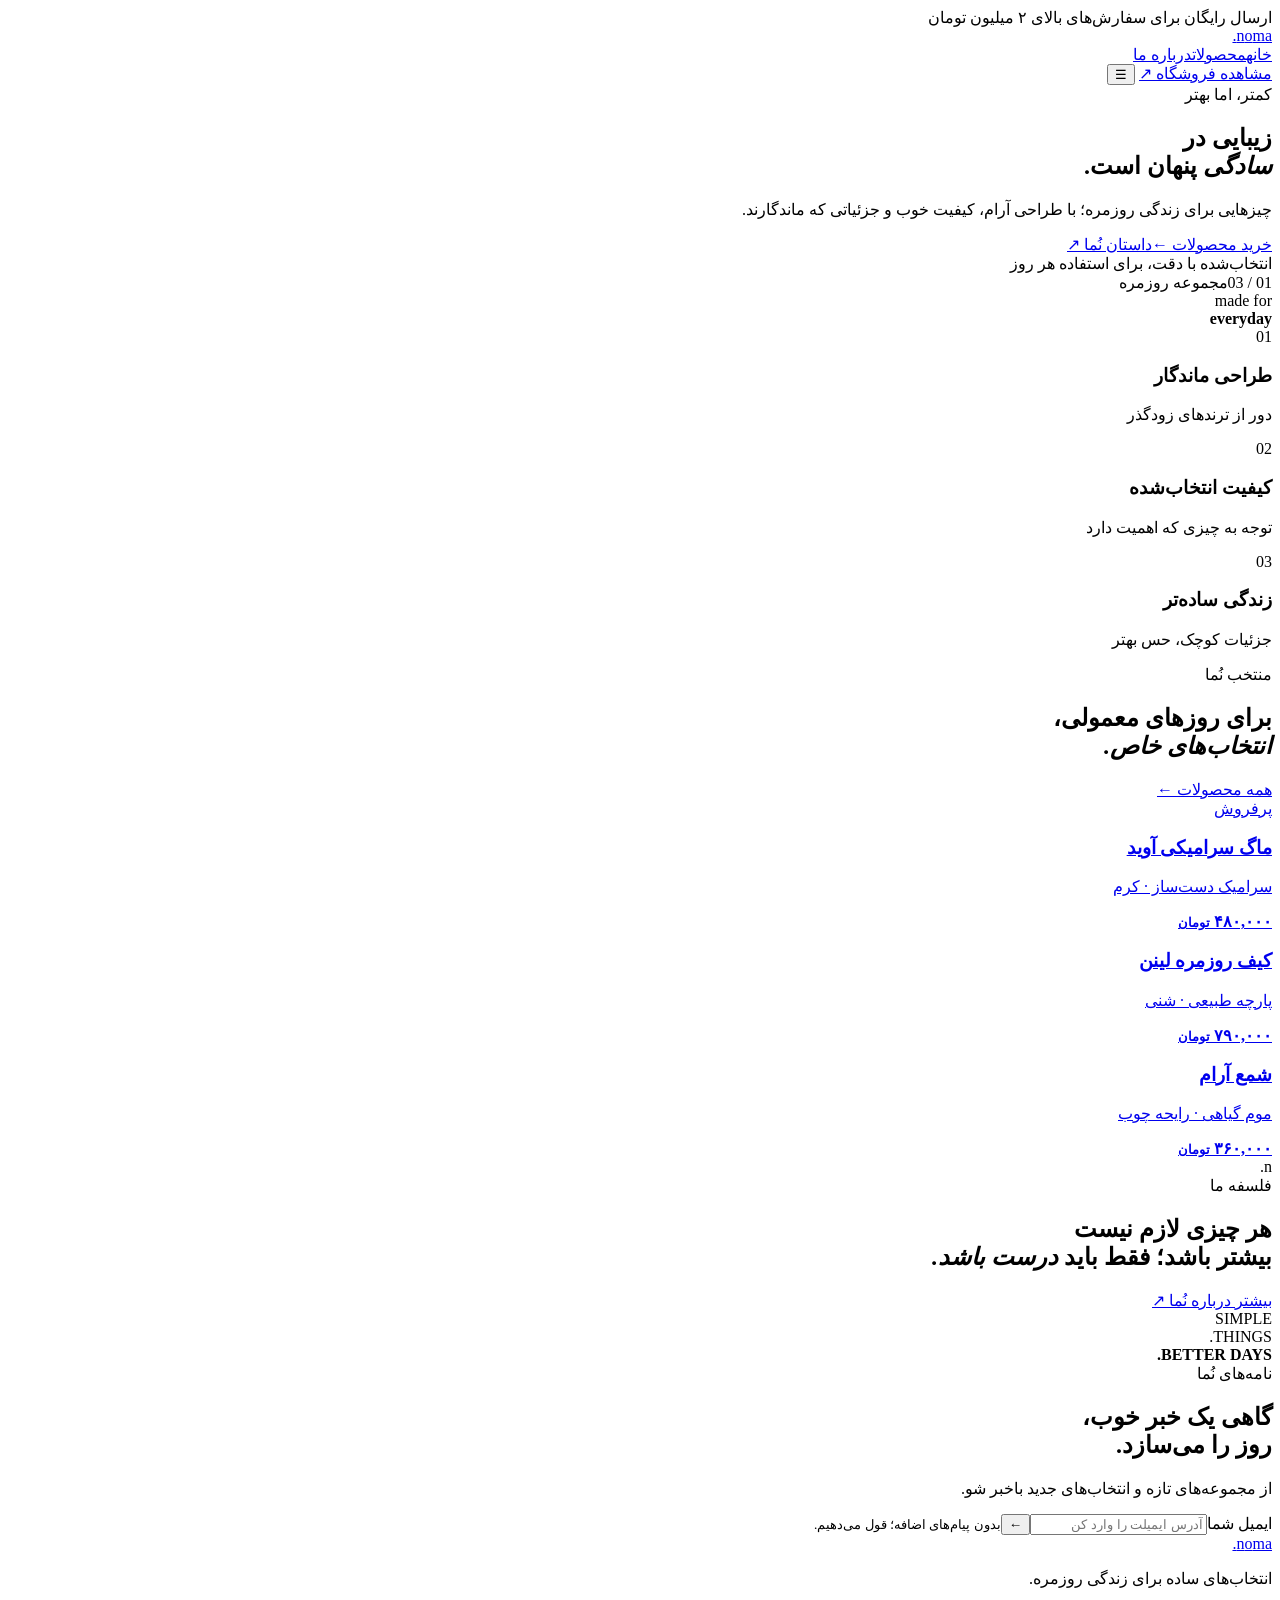
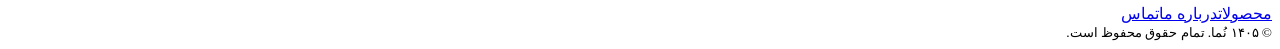
==== index.html @ 30da6c9f "Add minimal Persian storefront page: index.html" ====
<!doctype html>
<html lang="fa" dir="rtl">
<head>
  <meta charset="utf-8"><meta name="viewport" content="width=device-width,initial-scale=1">
  <meta name="description" content="نُما؛ انتخاب‌های ساده و ماندگار برای زندگی روزمره.">
  <meta name="theme-color" content="#f6f4ef">
  <title>نُما | انتخاب‌های ساده، برای هر روز</title>
  <link rel="preconnect" href="https://fonts.googleapis.com"><link rel="preconnect" href="https://fonts.gstatic.com" crossorigin>
  <link href="https://fonts.googleapis.com/css2?family=Vazirmatn:wght@300;400;500;600;700&display=swap" rel="stylesheet">
  <link rel="stylesheet" href="styles.css">
</head>
<body>
  <div class="announcement">ارسال رایگان برای سفارش‌های بالای ۲ میلیون تومان</div>
  <header class="site-header container">
    <a class="logo" href="index.html" aria-label="نُما، صفحه اصلی">n<span>o</span>ma.</a>
    <nav class="main-nav" aria-label="ناوبری اصلی"><a class="active" href="index.html">خانه</a><a href="products.html">محصولات</a><a href="about.html">درباره ما</a></nav>
    <a class="header-cta" href="products.html">مشاهده فروشگاه <span>↗</span></a>
    <button class="menu-toggle" aria-label="باز کردن منو" aria-expanded="false">☰</button>
  </header>
  <main>
    <section class="hero container">
      <div class="hero-copy">
        <span class="eyebrow"><i></i> کمتر، اما بهتر</span>
        <h1>زیبایی در<br><em>سادگی</em> پنهان است.</h1>
        <p>چیزهایی برای زندگی روزمره؛ با طراحی آرام، کیفیت خوب و جزئیاتی که ماندگارند.</p>
        <div class="hero-actions"><a class="button button-dark" href="products.html">خرید محصولات <span>←</span></a><a class="text-link" href="about.html">داستان نُما <span>↗</span></a></div>
        <div class="hero-note"><span class="note-line"></span><span>انتخاب‌شده با دقت، برای استفاده هر روز</span></div>
      </div>
      <div class="hero-visual">
        <div class="hero-image" role="img" aria-label="چیدمان مینیمال محصولات خانه با رنگ‌های طبیعی"></div>
        <div class="image-caption"><span>01 / 03</span><span>مجموعه روزمره</span></div>
        <div class="floating-stamp">made for<br><b>everyday</b></div>
      </div>
    </section>
    <section class="values container">
      <div><span class="value-number">01</span><h3>طراحی ماندگار</h3><p>دور از ترندهای زودگذر</p></div>
      <div><span class="value-number">02</span><h3>کیفیت انتخاب‌شده</h3><p>توجه به چیزی که اهمیت دارد</p></div>
      <div><span class="value-number">03</span><h3>زندگی ساده‌تر</h3><p>جزئیات کوچک، حس بهتر</p></div>
    </section>
    <section class="featured-section">
      <div class="container section-heading"><div><span class="eyebrow">منتخب نُما</span><h2>برای روزهای معمولی،<br><em>انتخاب‌های خاص.</em></h2></div><a class="text-link" href="products.html">همه محصولات <span>←</span></a></div>
      <div class="container product-grid">
        <a class="product-card" href="products.html"><div class="product-photo photo-one"><span class="product-tag">پرفروش</span></div><div class="product-meta"><div><h3>ماگ سرامیکی آوید</h3><p>سرامیک دست‌ساز · کرم</p></div><strong>۴۸۰,۰۰۰ <small>تومان</small></strong></div></a>
        <a class="product-card" href="products.html"><div class="product-photo photo-two"></div><div class="product-meta"><div><h3>کیف روزمره لینن</h3><p>پارچه طبیعی · شنی</p></div><strong>۷۹۰,۰۰۰ <small>تومان</small></strong></div></a>
        <a class="product-card" href="products.html"><div class="product-photo photo-three"></div><div class="product-meta"><div><h3>شمع آرام</h3><p>موم گیاهی · رایحه چوب</p></div><strong>۳۶۰,۰۰۰ <small>تومان</small></strong></div></a>
      </div>
    </section>
    <section class="manifesto container"><div class="manifesto-mark">n.</div><div><span class="eyebrow">فلسفه ما</span><h2>هر چیزی لازم نیست<br>بیشتر باشد؛ فقط باید <em>درست باشد.</em></h2><a class="text-link" href="about.html">بیشتر درباره نُما <span>↗</span></a></div><div class="manifesto-side">SIMPLE<br>THINGS.<br><b>BETTER DAYS.</b></div></section>
    <section class="newsletter"><div class="container newsletter-inner"><div><span class="eyebrow">نامه‌های نُما</span><h2>گاهی یک خبر خوب،<br>روز را می‌سازد.</h2><p>از مجموعه‌های تازه و انتخاب‌های جدید باخبر شو.</p></div><form class="newsletter-form"><label class="sr-only" for="email">ایمیل شما</label><input id="email" type="email" placeholder="آدرس ایمیلت را وارد کن" required><button type="submit" aria-label="ثبت ایمیل">←</button><small class="form-message">بدون پیام‌های اضافه؛ قول می‌دهیم.</small></form></div></section>
  </main>
  <footer class="site-footer container"><a class="logo" href="index.html">n<span>o</span>ma.</a><p>انتخاب‌های ساده برای زندگی روزمره.</p><div class="footer-links"><a href="products.html">محصولات</a><a href="about.html">درباره ما</a><a href="mailto:hello@noma.example">تماس</a></div><small>© ۱۴۰۵ نُما. تمام حقوق محفوظ است.</small></footer>
  <script src="script.js"></script>
</body></html>
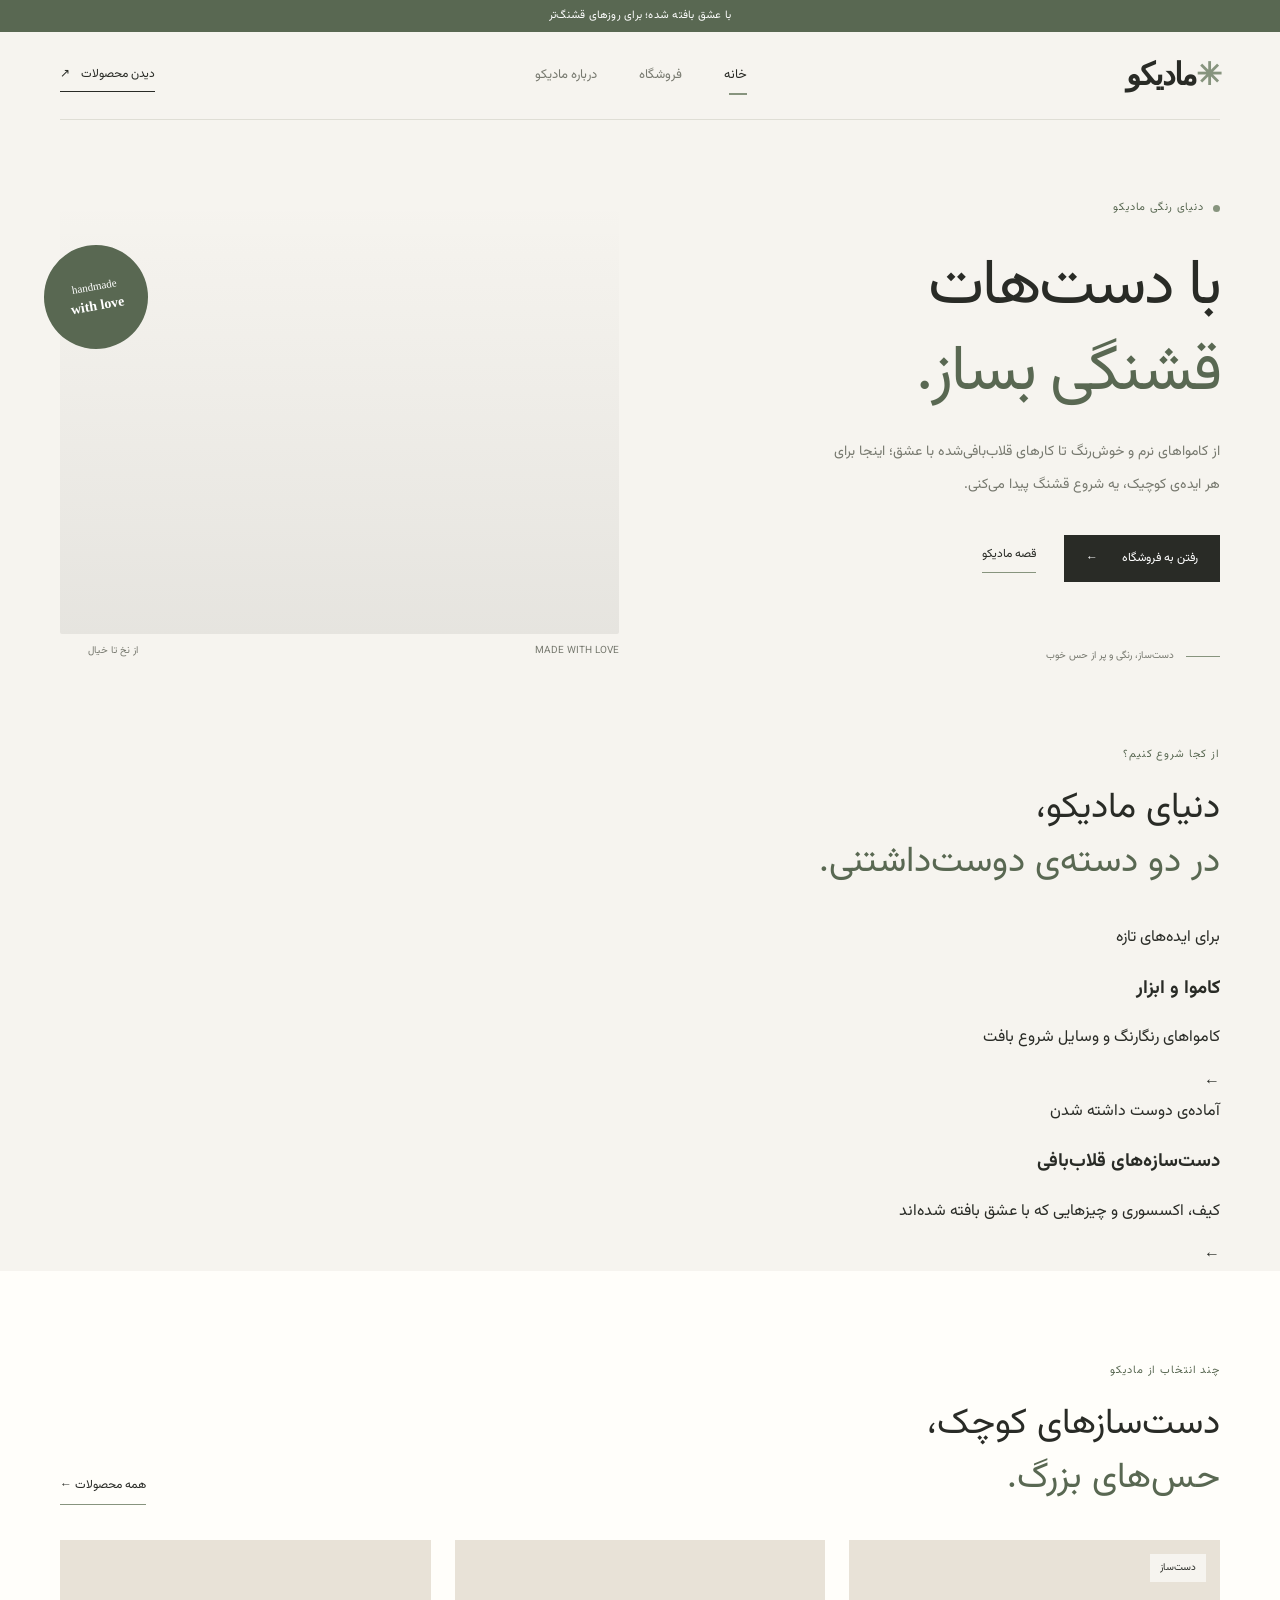
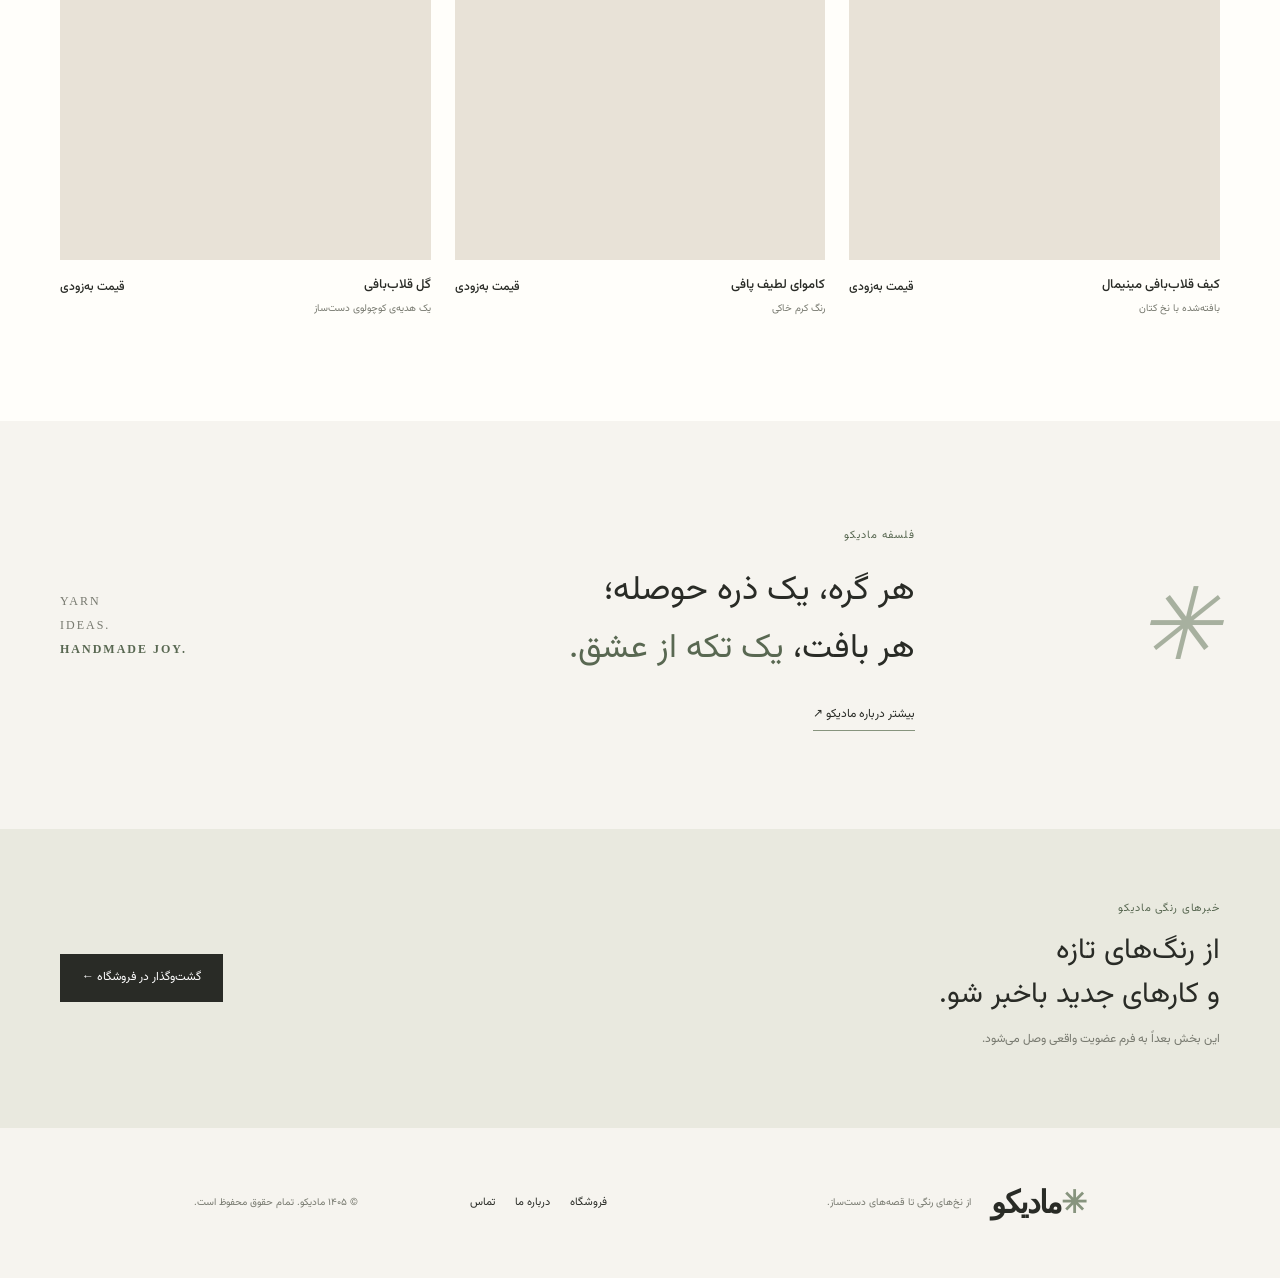
==== commit c5b6c485: "Rebrand index.html for Madiko crochet and yarn store" ====
--- a/index.html
+++ b/index.html
@@ -1,53 +1,9 @@
 <!doctype html>
-<html lang="fa" dir="rtl">
-<head>
-  <meta charset="utf-8"><meta name="viewport" content="width=device-width,initial-scale=1">
-  <meta name="description" content="نُما؛ انتخاب‌های ساده و ماندگار برای زندگی روزمره.">
-  <meta name="theme-color" content="#f6f4ef">
-  <title>نُما | انتخاب‌های ساده، برای هر روز</title>
-  <link rel="preconnect" href="https://fonts.googleapis.com"><link rel="preconnect" href="https://fonts.gstatic.com" crossorigin>
-  <link href="https://fonts.googleapis.com/css2?family=Vazirmatn:wght@300;400;500;600;700&display=swap" rel="stylesheet">
-  <link rel="stylesheet" href="styles.css">
-</head>
-<body>
-  <div class="announcement">ارسال رایگان برای سفارش‌های بالای ۲ میلیون تومان</div>
-  <header class="site-header container">
-    <a class="logo" href="index.html" aria-label="نُما، صفحه اصلی">n<span>o</span>ma.</a>
-    <nav class="main-nav" aria-label="ناوبری اصلی"><a class="active" href="index.html">خانه</a><a href="products.html">محصولات</a><a href="about.html">درباره ما</a></nav>
-    <a class="header-cta" href="products.html">مشاهده فروشگاه <span>↗</span></a>
-    <button class="menu-toggle" aria-label="باز کردن منو" aria-expanded="false">☰</button>
-  </header>
-  <main>
-    <section class="hero container">
-      <div class="hero-copy">
-        <span class="eyebrow"><i></i> کمتر، اما بهتر</span>
-        <h1>زیبایی در<br><em>سادگی</em> پنهان است.</h1>
-        <p>چیزهایی برای زندگی روزمره؛ با طراحی آرام، کیفیت خوب و جزئیاتی که ماندگارند.</p>
-        <div class="hero-actions"><a class="button button-dark" href="products.html">خرید محصولات <span>←</span></a><a class="text-link" href="about.html">داستان نُما <span>↗</span></a></div>
-        <div class="hero-note"><span class="note-line"></span><span>انتخاب‌شده با دقت، برای استفاده هر روز</span></div>
-      </div>
-      <div class="hero-visual">
-        <div class="hero-image" role="img" aria-label="چیدمان مینیمال محصولات خانه با رنگ‌های طبیعی"></div>
-        <div class="image-caption"><span>01 / 03</span><span>مجموعه روزمره</span></div>
-        <div class="floating-stamp">made for<br><b>everyday</b></div>
-      </div>
-    </section>
-    <section class="values container">
-      <div><span class="value-number">01</span><h3>طراحی ماندگار</h3><p>دور از ترندهای زودگذر</p></div>
-      <div><span class="value-number">02</span><h3>کیفیت انتخاب‌شده</h3><p>توجه به چیزی که اهمیت دارد</p></div>
-      <div><span class="value-number">03</span><h3>زندگی ساده‌تر</h3><p>جزئیات کوچک، حس بهتر</p></div>
-    </section>
-    <section class="featured-section">
-      <div class="container section-heading"><div><span class="eyebrow">منتخب نُما</span><h2>برای روزهای معمولی،<br><em>انتخاب‌های خاص.</em></h2></div><a class="text-link" href="products.html">همه محصولات <span>←</span></a></div>
-      <div class="container product-grid">
-        <a class="product-card" href="products.html"><div class="product-photo photo-one"><span class="product-tag">پرفروش</span></div><div class="product-meta"><div><h3>ماگ سرامیکی آوید</h3><p>سرامیک دست‌ساز · کرم</p></div><strong>۴۸۰,۰۰۰ <small>تومان</small></strong></div></a>
-        <a class="product-card" href="products.html"><div class="product-photo photo-two"></div><div class="product-meta"><div><h3>کیف روزمره لینن</h3><p>پارچه طبیعی · شنی</p></div><strong>۷۹۰,۰۰۰ <small>تومان</small></strong></div></a>
-        <a class="product-card" href="products.html"><div class="product-photo photo-three"></div><div class="product-meta"><div><h3>شمع آرام</h3><p>موم گیاهی · رایحه چوب</p></div><strong>۳۶۰,۰۰۰ <small>تومان</small></strong></div></a>
-      </div>
-    </section>
-    <section class="manifesto container"><div class="manifesto-mark">n.</div><div><span class="eyebrow">فلسفه ما</span><h2>هر چیزی لازم نیست<br>بیشتر باشد؛ فقط باید <em>درست باشد.</em></h2><a class="text-link" href="about.html">بیشتر درباره نُما <span>↗</span></a></div><div class="manifesto-side">SIMPLE<br>THINGS.<br><b>BETTER DAYS.</b></div></section>
-    <section class="newsletter"><div class="container newsletter-inner"><div><span class="eyebrow">نامه‌های نُما</span><h2>گاهی یک خبر خوب،<br>روز را می‌سازد.</h2><p>از مجموعه‌های تازه و انتخاب‌های جدید باخبر شو.</p></div><form class="newsletter-form"><label class="sr-only" for="email">ایمیل شما</label><input id="email" type="email" placeholder="آدرس ایمیلت را وارد کن" required><button type="submit" aria-label="ثبت ایمیل">←</button><small class="form-message">بدون پیام‌های اضافه؛ قول می‌دهیم.</small></form></div></section>
-  </main>
-  <footer class="site-footer container"><a class="logo" href="index.html">n<span>o</span>ma.</a><p>انتخاب‌های ساده برای زندگی روزمره.</p><div class="footer-links"><a href="products.html">محصولات</a><a href="about.html">درباره ما</a><a href="mailto:hello@noma.example">تماس</a></div><small>© ۱۴۰۵ نُما. تمام حقوق محفوظ است.</small></footer>
-  <script src="script.js"></script>
-</body></html>+<html lang="fa" dir="rtl"><head><meta charset="utf-8"><meta name="viewport" content="width=device-width,initial-scale=1"><meta name="description" content="مادیکو؛ دنیای قلاب‌بافی، کامواهای خوش‌رنگ و دست‌سازه‌های دوست‌داشتنی."><meta name="theme-color" content="#f7f3ed"><title>مادیکو | دنیای قلاب‌بافی و کاموا</title><link rel="preconnect" href="https://fonts.googleapis.com"><link rel="preconnect" href="https://fonts.gstatic.com" crossorigin><link href="https://fonts.googleapis.com/css2?family=Vazirmatn:wght@300;400;500;600;700&display=swap" rel="stylesheet"><link rel="stylesheet" href="styles.css"></head><body>
+<div class="announcement">با عشق بافته شده؛ برای روزهای قشنگ‌تر</div><header class="site-header container"><a class="logo" href="index.html">مادیکو<span>✳</span></a><nav class="main-nav"><a class="active" href="index.html">خانه</a><a href="products.html">فروشگاه</a><a href="about.html">درباره مادیکو</a></nav><a class="header-cta" href="products.html">دیدن محصولات <span>↗</span></a><button class="menu-toggle" aria-label="باز کردن منو" aria-expanded="false">☰</button></header>
+<main><section class="hero container"><div class="hero-copy"><span class="eyebrow"><i></i> دنیای رنگی مادیکو</span><h1>با دست‌هات<br><em>قشنگی بساز.</em></h1><p>از کامواهای نرم و خوش‌رنگ تا کارهای قلاب‌بافی‌شده با عشق؛ اینجا برای هر ایده‌ی کوچیک، یه شروع قشنگ پیدا می‌کنی.</p><div class="hero-actions"><a class="button button-dark" href="products.html">رفتن به فروشگاه <span>←</span></a><a class="text-link" href="about.html">قصه مادیکو</a></div><div class="hero-note"><span class="note-line"></span><span>دست‌ساز، رنگی و پر از حس خوب</span></div></div><div class="hero-visual"><div class="hero-image" role="img" aria-label="کامواهای رنگی و وسایل قلاب‌بافی"></div><div class="image-caption"><span>MADE WITH LOVE</span><span>از نخ تا خیال</span></div><div class="floating-stamp">handmade<br><b>with love</b></div></div></section>
+<section class="category-section container"><div class="section-heading"><div><span class="eyebrow">از کجا شروع کنیم؟</span><h2>دنیای مادیکو،<br><em>در دو دسته‌ی دوست‌داشتنی.</em></h2></div></div><div class="category-grid"><a class="category-card yarn-category" href="products.html#yarn"><div class="category-art yarn-art"></div><div><span>برای ایده‌های تازه</span><h3>کاموا و ابزار</h3><p>کامواهای رنگارنگ و وسایل شروع بافت</p></div><b>←</b></a><a class="category-card handmade-category" href="products.html#handmade"><div class="category-art handmade-art"></div><div><span>آماده‌ی دوست داشته شدن</span><h3>دست‌سازه‌های قلاب‌بافی</h3><p>کیف، اکسسوری و چیزهایی که با عشق بافته شده‌اند</p></div><b>←</b></a></div></section>
+<section class="featured-section"><div class="container section-heading"><div><span class="eyebrow">چند انتخاب از مادیکو</span><h2>دست‌سازهای کوچک،<br><em>حس‌های بزرگ.</em></h2></div><a class="text-link" href="products.html">همه محصولات ←</a></div><div class="container product-grid"><a class="product-card" href="products.html#handmade"><div class="product-photo photo-one"><span class="product-tag">دست‌ساز</span></div><div class="product-meta"><div><h3>کیف قلاب‌بافی مینیمال</h3><p>بافته‌شده با نخ کتان</p></div><strong>قیمت به‌زودی</strong></div></a><a class="product-card" href="products.html#yarn"><div class="product-photo photo-two"></div><div class="product-meta"><div><h3>کاموای لطیف پافی</h3><p>رنگ کرم خاکی</p></div><strong>قیمت به‌زودی</strong></div></a><a class="product-card" href="products.html#handmade"><div class="product-photo photo-three"></div><div class="product-meta"><div><h3>گل قلاب‌بافی</h3><p>یک هدیه‌ی کوچولوی دست‌ساز</p></div><strong>قیمت به‌زودی</strong></div></a></div></section>
+<section class="manifesto container"><div class="manifesto-mark">✳</div><div><span class="eyebrow">فلسفه مادیکو</span><h2>هر گره، یک ذره حوصله؛<br>هر بافت، <em>یک تکه از عشق.</em></h2><a class="text-link" href="about.html">بیشتر درباره مادیکو ↗</a></div><div class="manifesto-side">YARN<br>IDEAS.<br><b>HANDMADE JOY.</b></div></section>
+<section class="newsletter"><div class="container newsletter-inner"><div><span class="eyebrow">خبرهای رنگی مادیکو</span><h2>از رنگ‌های تازه<br>و کارهای جدید باخبر شو.</h2><p>این بخش بعداً به فرم عضویت واقعی وصل می‌شود.</p></div><a class="button button-dark" href="products.html">گشت‌وگذار در فروشگاه ←</a></div></section></main>
+<footer class="site-footer container"><a class="logo" href="index.html">مادیکو<span>✳</span></a><p>از نخ‌های رنگی تا قصه‌های دست‌ساز.</p><div class="footer-links"><a href="products.html">فروشگاه</a><a href="about.html">درباره ما</a><a href="mailto:hello@madiko.example">تماس</a></div><small>© ۱۴۰۵ مادیکو. تمام حقوق محفوظ است.</small></footer><script src="script.js"></script></body></html>
--- a/styles.css
+++ b/styles.css
@@ -0,0 +1 @@
+:root{--paper:#f6f4ef;--white:#fffefa;--ink:#292b26;--muted:#77796f;--sage:#87947e;--sage-dark:#596852;--line:#dfded5;--sand:#e8e2d7}*{box-sizing:border-box}html{scroll-behavior:smooth}body{margin:0;background:var(--paper);color:var(--ink);font-family:"Vazirmatn",Tahoma,sans-serif;font-weight:400;line-height:1.8}a{color:inherit;text-decoration:none}button,input{font:inherit}.container{width:min(1160px,calc(100% - 56px));margin-inline:auto}.announcement{text-align:center;background:var(--sage-dark);color:#fff;padding:6px 12px;font-size:11px;letter-spacing:.02em}.site-header{height:88px;display:flex;align-items:center;justify-content:space-between;border-bottom:1px solid var(--line)}.logo{font-family:Georgia,serif;font-size:31px;letter-spacing:-2px;font-weight:bold;direction:ltr}.logo span{color:var(--sage)}.main-nav{display:flex;gap:42px;font-size:13px;color:var(--muted)}.main-nav a{position:relative;padding:8px 0}.main-nav a.active,.main-nav a:hover{color:var(--ink)}.main-nav a.active:after{content:"";position:absolute;bottom:0;right:0;width:18px;height:2px;background:var(--sage)}.header-cta{font-size:12px;border-bottom:1px solid var(--ink);padding:5px 0}.header-cta span,.text-link span{margin-right:8px}.menu-toggle{display:none;border:0;background:none;font-size:22px}.hero{min-height:590px;display:grid;grid-template-columns:.9fr 1.1fr;align-items:center;gap:8%;padding-block:65px}.hero-copy{padding:10px 0 10px 8%}.eyebrow{font-size:11px;color:var(--sage-dark);letter-spacing:.08em;display:inline-flex;align-items:center;gap:9px}.eyebrow i{width:7px;height:7px;background:var(--sage);border-radius:50%;display:inline-block}.hero h1,.page-intro h1,.about-hero h1{font-size:clamp(42px,5vw,67px);line-height:1.35;font-weight:400;letter-spacing:-2px;margin:20px 0}.hero h1 em,.page-intro h1 em,.about-hero h1 em,.section-heading h2 em{font-style:normal;color:var(--sage-dark)}.hero-copy>p,.page-intro>p{font-size:14px;color:var(--muted);max-width:390px;line-height:2.3}.hero-actions{display:flex;align-items:center;gap:28px;margin-top:34px}.button{display:inline-flex;align-items:center;gap:24px;padding:13px 22px;font-size:12px;transition:.2s}.button-dark{background:var(--ink);color:white}.button-dark:hover{background:var(--sage-dark);transform:translateY(-2px)}.text-link{font-size:12px;border-bottom:1px solid var(--sage);padding-bottom:7px}.hero-note{display:flex;align-items:center;gap:12px;color:var(--muted);font-size:10px;margin-top:65px}.note-line{width:34px;height:1px;background:var(--sage)}.hero-visual{height:460px;position:relative;padding:0 28px 26px 0}.hero-image{height:100%;background:linear-gradient(0deg,rgba(40,42,36,.08),transparent),url("https://images.unsplash.com/photo-1600210492486-724fe5c67fb0?auto=format&fit=crop&w=1100&q=85") center/cover;border-radius:2px}.image-caption{display:flex;justify-content:space-between;position:absolute;bottom:0;left:28px;right:28px;color:var(--muted);font-size:10px}.floating-stamp{position:absolute;left:-16px;top:45px;background:var(--sage-dark);color:white;border-radius:50%;width:104px;height:104px;display:grid;place-content:center;text-align:center;font:11px/1.5 Georgia,serif;transform:rotate(-10deg)}.floating-stamp b{font-size:14px}.values{display:grid;grid-template-columns:repeat(3,1fr);border-top:1px solid var(--line);border-bottom:1px solid var(--line);padding:27px 0;margin-bottom:100px}.values>div{padding:0 9%;border-left:1px solid var(--line)}.values>div:last-child{border:0}.value-number{font:12px Georgia;color:var(--sage)}.values h3,.about-values h3{font-size:14px;font-weight:500;margin:7px 0 0}.values p,.about-values p{font-size:11px;color:var(--muted);margin:1px 0}.featured-section{background:var(--white);padding:85px 0 100px}.section-heading{display:flex;align-items:end;justify-content:space-between;margin-bottom:35px}.section-heading h2{font-size:36px;line-height:1.5;font-weight:400;margin:12px 0 0}.product-grid{display:grid;grid-template-columns:repeat(3,1fr);gap:24px}.product-card{display:block;min-width:0}.product-photo{height:320px;position:relative;overflow:hidden;background-color:var(--sand);background-position:center;background-size:cover;transition:transform .3s}.product-card:hover .product-photo{background-size:cover}.photo-one{background-image:url("https://images.unsplash.com/photo-1514228742587-6b1558fcca3d?auto=format&fit=crop&w=800&q=85")}.photo-two{background-image:url("https://images.unsplash.com/photo-1590874103328-eac38a683ce7?auto=format&fit=crop&w=800&q=85")}.photo-three{background-image:url("https://images.unsplash.com/photo-1603006905003-be475563bc59?auto=format&fit=crop&w=800&q=85")}.product-tag{position:absolute;top:14px;right:14px;background:var(--paper);padding:5px 10px;font-size:10px}.product-meta{display:flex;justify-content:space-between;gap:10px;padding-top:14px}.product-meta h3{font-size:13px;font-weight:500;margin:0}.product-meta p{font-size:10px;color:var(--muted);margin:3px 0}.product-meta strong{font-size:12px;font-weight:500;white-space:nowrap;padding-top:3px}.product-meta small{font-size:9px;color:var(--muted);font-weight:400}.manifesto{display:grid;grid-template-columns:1fr 2fr 1fr;align-items:center;gap:30px;padding-block:100px}.manifesto-mark{font:italic 100px Georgia;color:var(--sage);opacity:.7}.manifesto h2{font-size:34px;line-height:1.7;font-weight:400;margin:12px 0 22px}.manifesto h2 em{font-style:normal;color:var(--sage-dark)}.manifesto-side{font:12px/2 Georgia;color:var(--muted);letter-spacing:2px;direction:ltr;text-align:left}.manifesto-side b{color:var(--sage-dark)}.newsletter{background:#e9e9df;padding:65px 0}.newsletter-inner{display:flex;align-items:center;justify-content:space-between}.newsletter h2{font-size:29px;font-weight:400;line-height:1.5;margin:8px 0}.newsletter p{font-size:12px;color:var(--muted)}.newsletter-form{width:min(390px,45%);display:grid;grid-template-columns:1fr 48px;position:relative}.newsletter-form input{background:transparent;border:0;border-bottom:1px solid #aeb3a5;padding:12px 0;outline:0;font-size:12px}.newsletter-form button{border:0;background:var(--sage-dark);color:white;cursor:pointer}.newsletter-form small{position:absolute;top:55px;color:var(--muted);font-size:10px}.site-footer{min-height:150px;display:grid;grid-template-columns:1fr 1.5fr 1fr 1.3fr;align-items:center;gap:20px}.site-footer p,.site-footer small{font-size:10px;color:var(--muted)}.footer-links{display:flex;gap:20px;font-size:11px}.page-main{padding-bottom:100px}.page-intro{padding:85px 0 65px}.page-intro h1{font-size:56px}.catalog-toolbar{display:flex;align-items:center;justify-content:space-between;border-top:1px solid var(--line);padding:20px 0;margin-bottom:15px;font-size:12px}.catalog-toolbar b{color:var(--sage);font-weight:400;margin-right:8px}.filter-pills{display:flex;gap:8px}.filter{border:1px solid var(--line);background:transparent;padding:6px 17px;font-size:11px;color:var(--muted);cursor:pointer}.filter.active,.filter:hover{background:var(--ink);border-color:var(--ink);color:white}.catalog-grid{row-gap:45px}.quick-add{position:absolute;bottom:0;right:0;left:0;border:0;background:rgba(41,43,38,.92);color:white;padding:12px;font-size:11px;transform:translateY(100%);transition:.25s;cursor:pointer}.product-card:hover .quick-add{transform:translateY(0)}.demo-note{font-size:11px;color:var(--muted);margin-top:45px}.page-main+.site-footer{border-top:1px solid var(--line)}.about-hero{display:grid;grid-template-columns:1fr 1fr;gap:10%;align-items:center;padding-block:85px}.about-hero h1{font-size:58px}.about-hero .lead{font-size:14px;line-height:2.5;color:var(--muted);max-width:430px}.about-photo{height:440px;background:url("https://images.unsplash.com/photo-1600210492486-724fe5c67fb0?auto=format&fit=crop&w=1000&q=85") center/cover}.about-story{max-width:720px;padding:70px 0 100px}.about-story h2{font-size:36px;line-height:1.7;font-weight:400;margin:15px 0 25px}.about-story p{font-size:13px;color:var(--muted);line-height:2.6}.about-values{background:#e9e9df;padding:45px 0}.values-inner{display:grid;grid-template-columns:repeat(3,1fr)}.values-inner>div{padding:0 12%;border-left:1px solid #d2d4c9}.values-inner>div:last-child{border:0}.about-end{padding:80px 0;display:flex;align-items:center;justify-content:space-between}.about-end p{font-size:23px}.sr-only{position:absolute;width:1px;height:1px;padding:0;margin:-1px;overflow:hidden;clip:rect(0,0,0,0);white-space:nowrap;border:0}.is-hidden{display:none!important}@media(max-width:760px){.container{width:min(100% - 36px,560px)}.site-header{height:72px}.main-nav{display:none;position:absolute;z-index:5;top:110px;right:18px;left:18px;background:var(--white);padding:20px;box-shadow:0 12px 35px #00000012;flex-direction:column;gap:12px}.main-nav.open{display:flex}.header-cta{display:none}.menu-toggle{display:block}.hero{grid-template-columns:1fr;gap:35px;padding-block:48px}.hero-copy{padding:0}.hero h1{font-size:49px}.hero-note{margin-top:35px}.hero-visual{height:340px;padding-right:14px}.floating-stamp{left:-4px;width:82px;height:82px}.values{margin-bottom:65px;padding:20px 0}.values>div{padding:0 5%}.values h3{font-size:12px}.values p{font-size:9px}.featured-section{padding:60px 0}.section-heading h2{font-size:27px}.product-grid{grid-template-columns:repeat(2,1fr);gap:28px 14px}.product-photo{height:220px}.product-meta{display:block}.product-meta strong{display:block;margin-top:7px}.manifesto{grid-template-columns:50px 1fr;padding-block:65px;gap:18px}.manifesto-mark{font-size:65px}.manifesto h2{font-size:26px}.manifesto-side{display:none}.newsletter-inner{display:block}.newsletter-form{width:100%;margin-top:30px}.site-footer{grid-template-columns:1fr 1fr;padding-block:30px}.footer-links{justify-content:flex-end;flex-wrap:wrap}.site-footer small{text-align:left}.page-intro{padding:60px 0 45px}.page-intro h1,.about-hero h1{font-size:46px}.catalog-toolbar{align-items:flex-start;gap:15px;flex-direction:column}.catalog-grid{grid-template-columns:repeat(2,1fr)}.quick-add{transform:none;opacity:1;padding:9px}.about-hero{grid-template-columns:1fr;gap:30px;padding-block:55px}.about-photo{height:300px;grid-row:1}.about-story{padding:45px 0 65px}.about-story h2{font-size:29px}.values-inner{grid-template-columns:1fr;gap:22px}.values-inner>div{border:0;border-bottom:1px solid #d2d4c9;padding:0 0 18px}.about-end{padding:55px 0;gap:20px;align-items:flex-start;flex-direction:column}.about-end p{font-size:20px}}@media(max-width:390px){.product-photo{height:175px}.product-meta h3{font-size:12px}.product-meta strong{font-size:11px}}
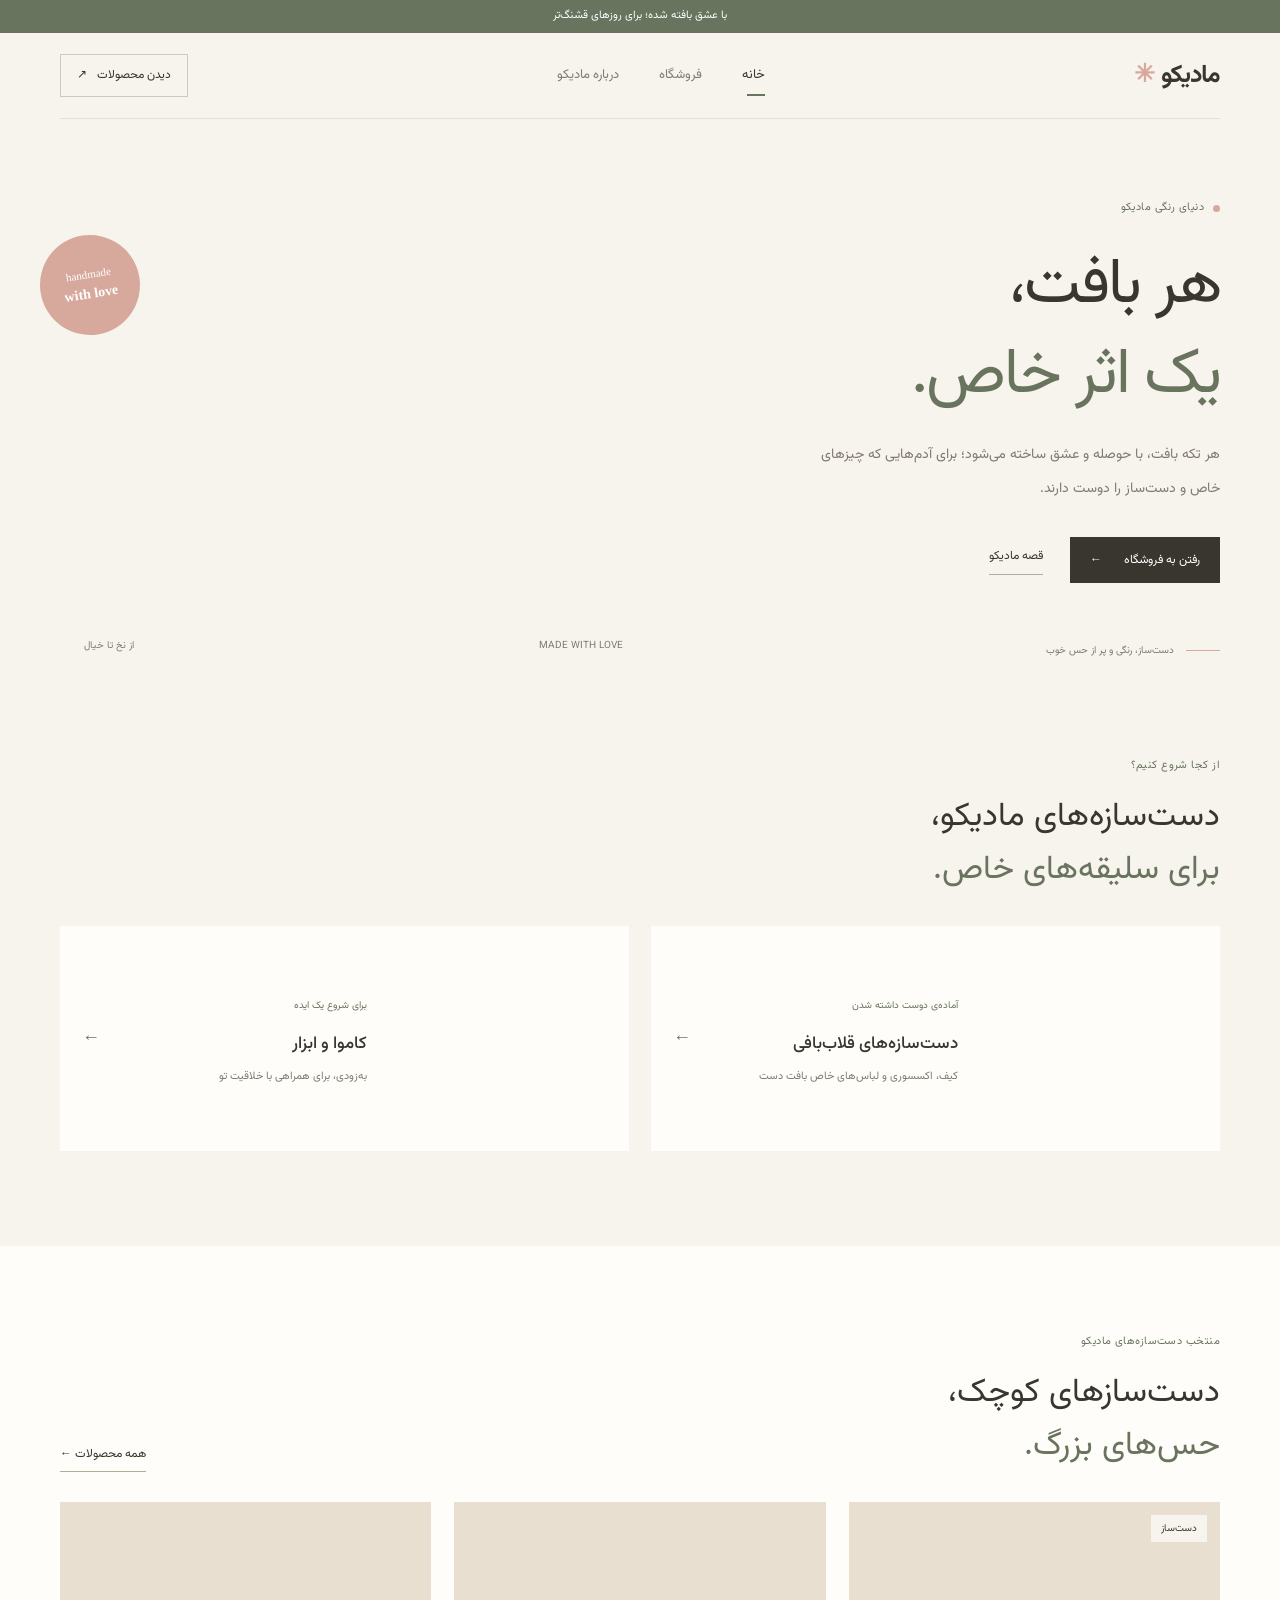
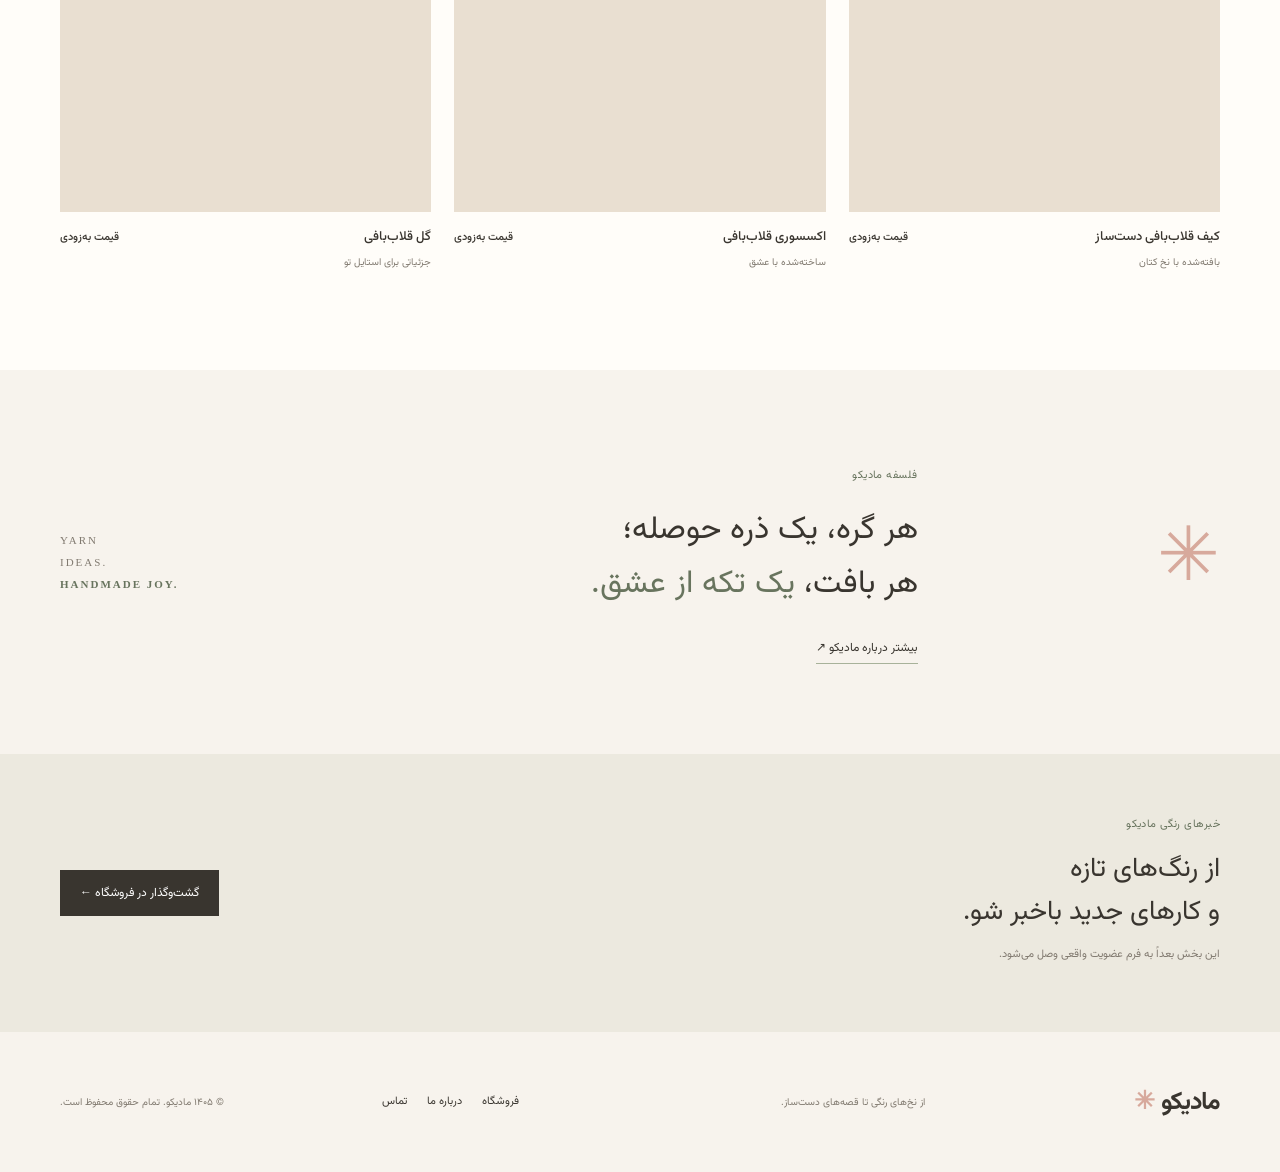
==== commit 487886aa: "Prioritize handmade crochet pieces for Madiko" ====
--- a/index.html
+++ b/index.html
@@ -1,9 +1,9 @@
 <!doctype html>
-<html lang="fa" dir="rtl"><head><meta charset="utf-8"><meta name="viewport" content="width=device-width,initial-scale=1"><meta name="description" content="مادیکو؛ دنیای قلاب‌بافی، کامواهای خوش‌رنگ و دست‌سازه‌های دوست‌داشتنی."><meta name="theme-color" content="#f7f3ed"><title>مادیکو | دنیای قلاب‌بافی و کاموا</title><link rel="preconnect" href="https://fonts.googleapis.com"><link rel="preconnect" href="https://fonts.gstatic.com" crossorigin><link href="https://fonts.googleapis.com/css2?family=Vazirmatn:wght@300;400;500;600;700&display=swap" rel="stylesheet"><link rel="stylesheet" href="styles.css"></head><body>
+<html lang="fa" dir="rtl"><head><meta charset="utf-8"><meta name="viewport" content="width=device-width,initial-scale=1"><meta name="description" content="مادیکو؛ مادیکو؛ بوتیک هنری قلاب‌بافی و دست‌سازه‌های خاص."><meta name="theme-color" content="#f7f3ed"><title>مادیکو | دست‌سازه‌های هنری قلاب‌بافی</title><link rel="preconnect" href="https://fonts.googleapis.com"><link rel="preconnect" href="https://fonts.gstatic.com" crossorigin><link href="https://fonts.googleapis.com/css2?family=Vazirmatn:wght@300;400;500;600;700&display=swap" rel="stylesheet"><link rel="stylesheet" href="styles.css"></head><body>
 <div class="announcement">با عشق بافته شده؛ برای روزهای قشنگ‌تر</div><header class="site-header container"><a class="logo" href="index.html">مادیکو<span>✳</span></a><nav class="main-nav"><a class="active" href="index.html">خانه</a><a href="products.html">فروشگاه</a><a href="about.html">درباره مادیکو</a></nav><a class="header-cta" href="products.html">دیدن محصولات <span>↗</span></a><button class="menu-toggle" aria-label="باز کردن منو" aria-expanded="false">☰</button></header>
-<main><section class="hero container"><div class="hero-copy"><span class="eyebrow"><i></i> دنیای رنگی مادیکو</span><h1>با دست‌هات<br><em>قشنگی بساز.</em></h1><p>از کامواهای نرم و خوش‌رنگ تا کارهای قلاب‌بافی‌شده با عشق؛ اینجا برای هر ایده‌ی کوچیک، یه شروع قشنگ پیدا می‌کنی.</p><div class="hero-actions"><a class="button button-dark" href="products.html">رفتن به فروشگاه <span>←</span></a><a class="text-link" href="about.html">قصه مادیکو</a></div><div class="hero-note"><span class="note-line"></span><span>دست‌ساز، رنگی و پر از حس خوب</span></div></div><div class="hero-visual"><div class="hero-image" role="img" aria-label="کامواهای رنگی و وسایل قلاب‌بافی"></div><div class="image-caption"><span>MADE WITH LOVE</span><span>از نخ تا خیال</span></div><div class="floating-stamp">handmade<br><b>with love</b></div></div></section>
-<section class="category-section container"><div class="section-heading"><div><span class="eyebrow">از کجا شروع کنیم؟</span><h2>دنیای مادیکو،<br><em>در دو دسته‌ی دوست‌داشتنی.</em></h2></div></div><div class="category-grid"><a class="category-card yarn-category" href="products.html#yarn"><div class="category-art yarn-art"></div><div><span>برای ایده‌های تازه</span><h3>کاموا و ابزار</h3><p>کامواهای رنگارنگ و وسایل شروع بافت</p></div><b>←</b></a><a class="category-card handmade-category" href="products.html#handmade"><div class="category-art handmade-art"></div><div><span>آماده‌ی دوست داشته شدن</span><h3>دست‌سازه‌های قلاب‌بافی</h3><p>کیف، اکسسوری و چیزهایی که با عشق بافته شده‌اند</p></div><b>←</b></a></div></section>
-<section class="featured-section"><div class="container section-heading"><div><span class="eyebrow">چند انتخاب از مادیکو</span><h2>دست‌سازهای کوچک،<br><em>حس‌های بزرگ.</em></h2></div><a class="text-link" href="products.html">همه محصولات ←</a></div><div class="container product-grid"><a class="product-card" href="products.html#handmade"><div class="product-photo photo-one"><span class="product-tag">دست‌ساز</span></div><div class="product-meta"><div><h3>کیف قلاب‌بافی مینیمال</h3><p>بافته‌شده با نخ کتان</p></div><strong>قیمت به‌زودی</strong></div></a><a class="product-card" href="products.html#yarn"><div class="product-photo photo-two"></div><div class="product-meta"><div><h3>کاموای لطیف پافی</h3><p>رنگ کرم خاکی</p></div><strong>قیمت به‌زودی</strong></div></a><a class="product-card" href="products.html#handmade"><div class="product-photo photo-three"></div><div class="product-meta"><div><h3>گل قلاب‌بافی</h3><p>یک هدیه‌ی کوچولوی دست‌ساز</p></div><strong>قیمت به‌زودی</strong></div></a></div></section>
+<main><section class="hero container"><div class="hero-copy"><span class="eyebrow"><i></i> دنیای رنگی مادیکو</span><h1>هر بافت،<br><em>یک اثر خاص.</em></h1><p>هر تکه بافت، با حوصله و عشق ساخته می‌شود؛ برای آدم‌هایی که چیزهای خاص و دست‌ساز را دوست دارند.</p><div class="hero-actions"><a class="button button-dark" href="products.html">رفتن به فروشگاه <span>←</span></a><a class="text-link" href="about.html">قصه مادیکو</a></div><div class="hero-note"><span class="note-line"></span><span>دست‌ساز، رنگی و پر از حس خوب</span></div></div><div class="hero-visual"><div class="hero-image" role="img" aria-label="کامواهای رنگی و وسایل قلاب‌بافی"></div><div class="image-caption"><span>MADE WITH LOVE</span><span>از نخ تا خیال</span></div><div class="floating-stamp">handmade<br><b>with love</b></div></div></section>
+<section class="category-section container"><div class="section-heading"><div><span class="eyebrow">از کجا شروع کنیم؟</span><h2>دست‌سازه‌های مادیکو،<br><em>برای سلیقه‌های خاص.</em></h2></div></div><div class="category-grid"><a class="category-card handmade-category" href="products.html#handmade"><div class="category-art handmade-art"></div><div><span>آماده‌ی دوست داشته شدن</span><h3>دست‌سازه‌های قلاب‌بافی</h3><p>کیف، اکسسوری و لباس‌های خاص بافت دست</p></div><b>←</b></a><a class="category-card yarn-category" href="products.html#yarn"><div class="category-art yarn-art"></div><div><span>برای شروع یک ایده</span><h3>کاموا و ابزار</h3><p>به‌زودی، برای همراهی با خلاقیت تو</p></div><b>←</b></a></div></section>
+<section class="featured-section"><div class="container section-heading"><div><span class="eyebrow">منتخب دست‌سازه‌های مادیکو</span><h2>دست‌سازهای کوچک،<br><em>حس‌های بزرگ.</em></h2></div><a class="text-link" href="products.html">همه محصولات ←</a></div><div class="container product-grid"><a class="product-card" href="products.html#handmade"><div class="product-photo photo-one"><span class="product-tag">دست‌ساز</span></div><div class="product-meta"><div><h3>کیف قلاب‌بافی دست‌ساز</h3><p>بافته‌شده با نخ کتان</p></div><strong>قیمت به‌زودی</strong></div></a><a class="product-card" href="products.html#yarn"><div class="product-photo photo-two"></div><div class="product-meta"><div><h3>اکسسوری قلاب‌بافی</h3><p>ساخته‌شده با عشق</p></div><strong>قیمت به‌زودی</strong></div></a><a class="product-card" href="products.html#handmade"><div class="product-photo photo-three"></div><div class="product-meta"><div><h3>گل قلاب‌بافی</h3><p>جزئیاتی برای استایل تو</p></div><strong>قیمت به‌زودی</strong></div></a></div></section>
 <section class="manifesto container"><div class="manifesto-mark">✳</div><div><span class="eyebrow">فلسفه مادیکو</span><h2>هر گره، یک ذره حوصله؛<br>هر بافت، <em>یک تکه از عشق.</em></h2><a class="text-link" href="about.html">بیشتر درباره مادیکو ↗</a></div><div class="manifesto-side">YARN<br>IDEAS.<br><b>HANDMADE JOY.</b></div></section>
 <section class="newsletter"><div class="container newsletter-inner"><div><span class="eyebrow">خبرهای رنگی مادیکو</span><h2>از رنگ‌های تازه<br>و کارهای جدید باخبر شو.</h2><p>این بخش بعداً به فرم عضویت واقعی وصل می‌شود.</p></div><a class="button button-dark" href="products.html">گشت‌وگذار در فروشگاه ←</a></div></section></main>
 <footer class="site-footer container"><a class="logo" href="index.html">مادیکو<span>✳</span></a><p>از نخ‌های رنگی تا قصه‌های دست‌ساز.</p><div class="footer-links"><a href="products.html">فروشگاه</a><a href="about.html">درباره ما</a><a href="mailto:hello@madiko.example">تماس</a></div><small>© ۱۴۰۵ مادیکو. تمام حقوق محفوظ است.</small></footer><script src="script.js"></script></body></html>
--- a/styles.css
+++ b/styles.css
@@ -1 +1 @@
-:root{--paper:#f6f4ef;--white:#fffefa;--ink:#292b26;--muted:#77796f;--sage:#87947e;--sage-dark:#596852;--line:#dfded5;--sand:#e8e2d7}*{box-sizing:border-box}html{scroll-behavior:smooth}body{margin:0;background:var(--paper);color:var(--ink);font-family:"Vazirmatn",Tahoma,sans-serif;font-weight:400;line-height:1.8}a{color:inherit;text-decoration:none}button,input{font:inherit}.container{width:min(1160px,calc(100% - 56px));margin-inline:auto}.announcement{text-align:center;background:var(--sage-dark);color:#fff;padding:6px 12px;font-size:11px;letter-spacing:.02em}.site-header{height:88px;display:flex;align-items:center;justify-content:space-between;border-bottom:1px solid var(--line)}.logo{font-family:Georgia,serif;font-size:31px;letter-spacing:-2px;font-weight:bold;direction:ltr}.logo span{color:var(--sage)}.main-nav{display:flex;gap:42px;font-size:13px;color:var(--muted)}.main-nav a{position:relative;padding:8px 0}.main-nav a.active,.main-nav a:hover{color:var(--ink)}.main-nav a.active:after{content:"";position:absolute;bottom:0;right:0;width:18px;height:2px;background:var(--sage)}.header-cta{font-size:12px;border-bottom:1px solid var(--ink);padding:5px 0}.header-cta span,.text-link span{margin-right:8px}.menu-toggle{display:none;border:0;background:none;font-size:22px}.hero{min-height:590px;display:grid;grid-template-columns:.9fr 1.1fr;align-items:center;gap:8%;padding-block:65px}.hero-copy{padding:10px 0 10px 8%}.eyebrow{font-size:11px;color:var(--sage-dark);letter-spacing:.08em;display:inline-flex;align-items:center;gap:9px}.eyebrow i{width:7px;height:7px;background:var(--sage);border-radius:50%;display:inline-block}.hero h1,.page-intro h1,.about-hero h1{font-size:clamp(42px,5vw,67px);line-height:1.35;font-weight:400;letter-spacing:-2px;margin:20px 0}.hero h1 em,.page-intro h1 em,.about-hero h1 em,.section-heading h2 em{font-style:normal;color:var(--sage-dark)}.hero-copy>p,.page-intro>p{font-size:14px;color:var(--muted);max-width:390px;line-height:2.3}.hero-actions{display:flex;align-items:center;gap:28px;margin-top:34px}.button{display:inline-flex;align-items:center;gap:24px;padding:13px 22px;font-size:12px;transition:.2s}.button-dark{background:var(--ink);color:white}.button-dark:hover{background:var(--sage-dark);transform:translateY(-2px)}.text-link{font-size:12px;border-bottom:1px solid var(--sage);padding-bottom:7px}.hero-note{display:flex;align-items:center;gap:12px;color:var(--muted);font-size:10px;margin-top:65px}.note-line{width:34px;height:1px;background:var(--sage)}.hero-visual{height:460px;position:relative;padding:0 28px 26px 0}.hero-image{height:100%;background:linear-gradient(0deg,rgba(40,42,36,.08),transparent),url("https://images.unsplash.com/photo-1600210492486-724fe5c67fb0?auto=format&fit=crop&w=1100&q=85") center/cover;border-radius:2px}.image-caption{display:flex;justify-content:space-between;position:absolute;bottom:0;left:28px;right:28px;color:var(--muted);font-size:10px}.floating-stamp{position:absolute;left:-16px;top:45px;background:var(--sage-dark);color:white;border-radius:50%;width:104px;height:104px;display:grid;place-content:center;text-align:center;font:11px/1.5 Georgia,serif;transform:rotate(-10deg)}.floating-stamp b{font-size:14px}.values{display:grid;grid-template-columns:repeat(3,1fr);border-top:1px solid var(--line);border-bottom:1px solid var(--line);padding:27px 0;margin-bottom:100px}.values>div{padding:0 9%;border-left:1px solid var(--line)}.values>div:last-child{border:0}.value-number{font:12px Georgia;color:var(--sage)}.values h3,.about-values h3{font-size:14px;font-weight:500;margin:7px 0 0}.values p,.about-values p{font-size:11px;color:var(--muted);margin:1px 0}.featured-section{background:var(--white);padding:85px 0 100px}.section-heading{display:flex;align-items:end;justify-content:space-between;margin-bottom:35px}.section-heading h2{font-size:36px;line-height:1.5;font-weight:400;margin:12px 0 0}.product-grid{display:grid;grid-template-columns:repeat(3,1fr);gap:24px}.product-card{display:block;min-width:0}.product-photo{height:320px;position:relative;overflow:hidden;background-color:var(--sand);background-position:center;background-size:cover;transition:transform .3s}.product-card:hover .product-photo{background-size:cover}.photo-one{background-image:url("https://images.unsplash.com/photo-1514228742587-6b1558fcca3d?auto=format&fit=crop&w=800&q=85")}.photo-two{background-image:url("https://images.unsplash.com/photo-1590874103328-eac38a683ce7?auto=format&fit=crop&w=800&q=85")}.photo-three{background-image:url("https://images.unsplash.com/photo-1603006905003-be475563bc59?auto=format&fit=crop&w=800&q=85")}.product-tag{position:absolute;top:14px;right:14px;background:var(--paper);padding:5px 10px;font-size:10px}.product-meta{display:flex;justify-content:space-between;gap:10px;padding-top:14px}.product-meta h3{font-size:13px;font-weight:500;margin:0}.product-meta p{font-size:10px;color:var(--muted);margin:3px 0}.product-meta strong{font-size:12px;font-weight:500;white-space:nowrap;padding-top:3px}.product-meta small{font-size:9px;color:var(--muted);font-weight:400}.manifesto{display:grid;grid-template-columns:1fr 2fr 1fr;align-items:center;gap:30px;padding-block:100px}.manifesto-mark{font:italic 100px Georgia;color:var(--sage);opacity:.7}.manifesto h2{font-size:34px;line-height:1.7;font-weight:400;margin:12px 0 22px}.manifesto h2 em{font-style:normal;color:var(--sage-dark)}.manifesto-side{font:12px/2 Georgia;color:var(--muted);letter-spacing:2px;direction:ltr;text-align:left}.manifesto-side b{color:var(--sage-dark)}.newsletter{background:#e9e9df;padding:65px 0}.newsletter-inner{display:flex;align-items:center;justify-content:space-between}.newsletter h2{font-size:29px;font-weight:400;line-height:1.5;margin:8px 0}.newsletter p{font-size:12px;color:var(--muted)}.newsletter-form{width:min(390px,45%);display:grid;grid-template-columns:1fr 48px;position:relative}.newsletter-form input{background:transparent;border:0;border-bottom:1px solid #aeb3a5;padding:12px 0;outline:0;font-size:12px}.newsletter-form button{border:0;background:var(--sage-dark);color:white;cursor:pointer}.newsletter-form small{position:absolute;top:55px;color:var(--muted);font-size:10px}.site-footer{min-height:150px;display:grid;grid-template-columns:1fr 1.5fr 1fr 1.3fr;align-items:center;gap:20px}.site-footer p,.site-footer small{font-size:10px;color:var(--muted)}.footer-links{display:flex;gap:20px;font-size:11px}.page-main{padding-bottom:100px}.page-intro{padding:85px 0 65px}.page-intro h1{font-size:56px}.catalog-toolbar{display:flex;align-items:center;justify-content:space-between;border-top:1px solid var(--line);padding:20px 0;margin-bottom:15px;font-size:12px}.catalog-toolbar b{color:var(--sage);font-weight:400;margin-right:8px}.filter-pills{display:flex;gap:8px}.filter{border:1px solid var(--line);background:transparent;padding:6px 17px;font-size:11px;color:var(--muted);cursor:pointer}.filter.active,.filter:hover{background:var(--ink);border-color:var(--ink);color:white}.catalog-grid{row-gap:45px}.quick-add{position:absolute;bottom:0;right:0;left:0;border:0;background:rgba(41,43,38,.92);color:white;padding:12px;font-size:11px;transform:translateY(100%);transition:.25s;cursor:pointer}.product-card:hover .quick-add{transform:translateY(0)}.demo-note{font-size:11px;color:var(--muted);margin-top:45px}.page-main+.site-footer{border-top:1px solid var(--line)}.about-hero{display:grid;grid-template-columns:1fr 1fr;gap:10%;align-items:center;padding-block:85px}.about-hero h1{font-size:58px}.about-hero .lead{font-size:14px;line-height:2.5;color:var(--muted);max-width:430px}.about-photo{height:440px;background:url("https://images.unsplash.com/photo-1600210492486-724fe5c67fb0?auto=format&fit=crop&w=1000&q=85") center/cover}.about-story{max-width:720px;padding:70px 0 100px}.about-story h2{font-size:36px;line-height:1.7;font-weight:400;margin:15px 0 25px}.about-story p{font-size:13px;color:var(--muted);line-height:2.6}.about-values{background:#e9e9df;padding:45px 0}.values-inner{display:grid;grid-template-columns:repeat(3,1fr)}.values-inner>div{padding:0 12%;border-left:1px solid #d2d4c9}.values-inner>div:last-child{border:0}.about-end{padding:80px 0;display:flex;align-items:center;justify-content:space-between}.about-end p{font-size:23px}.sr-only{position:absolute;width:1px;height:1px;padding:0;margin:-1px;overflow:hidden;clip:rect(0,0,0,0);white-space:nowrap;border:0}.is-hidden{display:none!important}@media(max-width:760px){.container{width:min(100% - 36px,560px)}.site-header{height:72px}.main-nav{display:none;position:absolute;z-index:5;top:110px;right:18px;left:18px;background:var(--white);padding:20px;box-shadow:0 12px 35px #00000012;flex-direction:column;gap:12px}.main-nav.open{display:flex}.header-cta{display:none}.menu-toggle{display:block}.hero{grid-template-columns:1fr;gap:35px;padding-block:48px}.hero-copy{padding:0}.hero h1{font-size:49px}.hero-note{margin-top:35px}.hero-visual{height:340px;padding-right:14px}.floating-stamp{left:-4px;width:82px;height:82px}.values{margin-bottom:65px;padding:20px 0}.values>div{padding:0 5%}.values h3{font-size:12px}.values p{font-size:9px}.featured-section{padding:60px 0}.section-heading h2{font-size:27px}.product-grid{grid-template-columns:repeat(2,1fr);gap:28px 14px}.product-photo{height:220px}.product-meta{display:block}.product-meta strong{display:block;margin-top:7px}.manifesto{grid-template-columns:50px 1fr;padding-block:65px;gap:18px}.manifesto-mark{font-size:65px}.manifesto h2{font-size:26px}.manifesto-side{display:none}.newsletter-inner{display:block}.newsletter-form{width:100%;margin-top:30px}.site-footer{grid-template-columns:1fr 1fr;padding-block:30px}.footer-links{justify-content:flex-end;flex-wrap:wrap}.site-footer small{text-align:left}.page-intro{padding:60px 0 45px}.page-intro h1,.about-hero h1{font-size:46px}.catalog-toolbar{align-items:flex-start;gap:15px;flex-direction:column}.catalog-grid{grid-template-columns:repeat(2,1fr)}.quick-add{transform:none;opacity:1;padding:9px}.about-hero{grid-template-columns:1fr;gap:30px;padding-block:55px}.about-photo{height:300px;grid-row:1}.about-story{padding:45px 0 65px}.about-story h2{font-size:29px}.values-inner{grid-template-columns:1fr;gap:22px}.values-inner>div{border:0;border-bottom:1px solid #d2d4c9;padding:0 0 18px}.about-end{padding:55px 0;gap:20px;align-items:flex-start;flex-direction:column}.about-end p{font-size:20px}}@media(max-width:390px){.product-photo{height:175px}.product-meta h3{font-size:12px}.product-meta strong{font-size:11px}}+:root{--paper:#f7f3ed;--white:#fffdf9;--ink:#39352f;--muted:#817a70;--sage:#a8b29a;--sage-dark:#68745e;--rose:#d7a99c;--sand:#e9dfd1;--line:#e6ded4}*{box-sizing:border-box}html{scroll-behavior:smooth}body{margin:0;background:var(--paper);color:var(--ink);font-family:"Vazirmatn",Tahoma,sans-serif;line-height:1.9}a{color:inherit;text-decoration:none}button{font:inherit}.container{width:min(1160px,calc(100% - 56px));margin-inline:auto}.announcement{text-align:center;background:var(--sage-dark);color:#fff;padding:6px 12px;font-size:11px}.site-header{height:86px;display:flex;align-items:center;justify-content:space-between;border-bottom:1px solid var(--line)}.logo{font-size:25px;font-weight:700;letter-spacing:-1px}.logo span{color:var(--rose);margin-right:7px}.main-nav{display:flex;gap:40px;font-size:13px;color:var(--muted)}.main-nav a{padding:8px 0;position:relative}.main-nav a.active,.main-nav a:hover{color:var(--ink)}.main-nav a.active:after{content:"";position:absolute;bottom:0;right:0;width:18px;height:2px;background:var(--sage-dark)}.header-cta{font-size:12px;border:1px solid #cfc8bc;padding:9px 16px}.header-cta span{margin-right:7px}.menu-toggle{display:none;border:0;background:none;font-size:22px}.hero{display:grid;grid-template-columns:.9fr 1.1fr;align-items:center;gap:8%;padding-block:75px 90px}.hero-copy{padding-left:5%}.eyebrow{font-size:11px;color:var(--sage-dark);display:inline-flex;align-items:center;gap:9px;letter-spacing:.04em}.eyebrow i{width:7px;height:7px;background:var(--rose);border-radius:50%;display:inline-block}.hero h1,.page-intro h1,.about-hero h1{font-size:clamp(44px,5vw,68px);line-height:1.4;font-weight:400;letter-spacing:-2px;margin:18px 0}.hero h1 em,.page-intro h1 em,.about-hero h1 em,.section-heading h2 em{font-style:normal;color:var(--sage-dark)}.hero-copy>p,.page-intro>p{font-size:14px;color:var(--muted);max-width:410px;line-height:2.4}.hero-actions{display:flex;align-items:center;gap:27px;margin-top:30px}.button{display:inline-flex;align-items:center;gap:22px;padding:12px 20px;font-size:12px}.button-dark{background:var(--ink);color:white}.button-dark:hover{background:var(--sage-dark)}.text-link{font-size:12px;border-bottom:1px solid var(--sage);padding-bottom:6px}.hero-note{display:flex;align-items:center;gap:12px;color:var(--muted);font-size:10px;margin-top:58px}.note-line{width:34px;height:1px;background:var(--rose)}.hero-visual{height:455px;position:relative;padding:0 24px 25px 0}.hero-image{height:100%;background:url("https://images.unsplash.com/photo-1610701596007-11502861dcfa?auto=format&fit=crop&w=1100&q=85") center/cover;border-radius:2px}.image-caption{position:absolute;bottom:0;left:24px;right:24px;display:flex;justify-content:space-between;color:var(--muted);font-size:10px}.floating-stamp{position:absolute;left:-20px;top:35px;background:var(--rose);color:white;border-radius:50%;width:100px;height:100px;display:grid;place-content:center;text-align:center;font:11px/1.5 Georgia,serif;transform:rotate(-9deg)}.floating-stamp b{font-size:14px}.category-section{padding:0 0 95px}.section-heading{display:flex;align-items:end;justify-content:space-between;margin-bottom:30px}.section-heading h2{font-size:33px;line-height:1.6;font-weight:400;margin:10px 0 0}.category-grid{display:grid;grid-template-columns:1fr 1fr;gap:22px}.category-card{min-height:225px;background:var(--white);display:grid;grid-template-columns:42% 1fr 20px;align-items:center;gap:20px;padding:20px;position:relative}.category-art{height:185px;background-size:cover;background-position:center}.yarn-art{background-image:url("https://images.unsplash.com/photo-1615485500704-8e990f9900f2?auto=format&fit=crop&w=700&q=85")}.handmade-art{background-image:url("https://images.unsplash.com/photo-1590736969955-71cc94901144?auto=format&fit=crop&w=700&q=85")}.category-card span{font-size:10px;color:var(--sage-dark)}.category-card h3{font-size:17px;font-weight:500;margin:7px 0}.category-card p{font-size:11px;color:var(--muted);margin:0}.category-card>b{font-size:18px;color:var(--sage-dark)}.featured-section{background:var(--white);padding:80px 0 95px}.product-grid{display:grid;grid-template-columns:repeat(3,1fr);gap:23px}.product-card{display:block;min-width:0}.product-photo{height:310px;position:relative;overflow:hidden;background-color:var(--sand);background-position:center;background-size:cover}.photo-one{background-image:url("https://images.unsplash.com/photo-1610701596007-11502861dcfa?auto=format&fit=crop&w=800&q=85")}.photo-two{background-image:url("https://images.unsplash.com/photo-1604881988758-f76ad2f7adaa?auto=format&fit=crop&w=800&q=85")}.photo-three{background-image:url("https://images.unsplash.com/photo-1590736969955-71cc94901144?auto=format&fit=crop&w=800&q=85")}.photo-four{background-image:url("https://images.unsplash.com/photo-1615485500704-8e990f9900f2?auto=format&fit=crop&w=800&q=85")}.photo-five{background-image:url("https://images.unsplash.com/photo-1606728035253-49e8a23146de?auto=format&fit=crop&w=800&q=85")}.photo-six{background-image:url("https://images.unsplash.com/photo-1584736286279-5d85c8e3b9f4?auto=format&fit=crop&w=800&q=85")}.product-tag{position:absolute;top:13px;right:13px;background:var(--paper);padding:4px 10px;font-size:10px}.product-meta{display:flex;justify-content:space-between;gap:10px;padding-top:13px}.product-meta h3{font-size:13px;font-weight:500;margin:0}.product-meta p{font-size:10px;color:var(--muted);margin:3px 0}.product-meta strong{font-size:11px;font-weight:500;white-space:nowrap;padding-top:3px}.manifesto{display:grid;grid-template-columns:1fr 2fr 1fr;align-items:center;gap:25px;padding-block:90px}.manifesto-mark{font-size:75px;color:var(--rose)}.manifesto h2{font-size:32px;line-height:1.7;font-weight:400;margin:12px 0 22px}.manifesto h2 em{font-style:normal;color:var(--sage-dark)}.manifesto-side{font:11px/2 Georgia;color:var(--muted);letter-spacing:2px;direction:ltr;text-align:left}.manifesto-side b{color:var(--sage-dark)}.newsletter{background:#ece9df;padding:55px 0}.newsletter-inner{display:flex;align-items:center;justify-content:space-between}.newsletter h2{font-size:27px;line-height:1.6;font-weight:400;margin:9px 0}.newsletter p{font-size:11px;color:var(--muted)}.site-footer{min-height:140px;display:grid;grid-template-columns:1fr 1.4fr 1fr auto;gap:20px;align-items:center}.site-footer p,.site-footer small{font-size:10px;color:var(--muted)}.footer-links{display:flex;gap:20px;font-size:11px}.page-main{padding-bottom:95px}.page-intro{padding:75px 0 55px}.page-intro h1{font-size:55px}.catalog-toolbar{display:flex;align-items:center;justify-content:space-between;border-top:1px solid var(--line);padding:18px 0;margin-bottom:18px;font-size:12px}.catalog-toolbar b{color:var(--rose);font-weight:400;margin-right:8px}.filter-pills{display:flex;gap:8px}.filter{border:1px solid var(--line);background:transparent;padding:6px 16px;font-size:11px;color:var(--muted);cursor:pointer}.filter.active,.filter:hover{background:var(--sage-dark);border-color:var(--sage-dark);color:white}.catalog-grid{row-gap:40px}.demo-note{font-size:10px;color:var(--muted);margin-top:35px}.about-hero{display:grid;grid-template-columns:1fr 1fr;gap:9%;align-items:center;padding-block:80px}.about-hero h1{font-size:57px}.about-hero .lead{font-size:14px;line-height:2.4;color:var(--muted);max-width:440px}.about-photo{height:420px;background:url("https://images.unsplash.com/photo-1610701596007-11502861dcfa?auto=format&fit=crop&w=1000&q=85") center/cover}.about-story{max-width:740px;padding:55px 0 90px}.about-story h2{font-size:34px;line-height:1.7;font-weight:400;margin:14px 0 24px}.about-story p{font-size:13px;color:var(--muted);line-height:2.5}.about-values{background:#ece9df;padding:45px 0}.values-inner{display:grid;grid-template-columns:repeat(3,1fr)}.values-inner>div{padding:0 12%;border-left:1px solid #d5d1c7}.values-inner>div:last-child{border:0}.value-number{font:12px Georgia;color:var(--rose)}.about-values h3{font-size:14px;font-weight:500;margin:8px 0 2px}.about-values p{font-size:11px;color:var(--muted);margin:0}.about-end{padding:70px 0;display:flex;align-items:center;justify-content:space-between}.about-end p{font-size:22px}.is-hidden{display:none!important}@media(max-width:760px){.container{width:calc(100% - 36px)}.site-header{height:72px}.main-nav{display:none;position:absolute;z-index:8;top:110px;right:18px;left:18px;background:var(--white);padding:18px;box-shadow:0 12px 30px #0001;flex-direction:column;gap:10px}.main-nav.open{display:flex}.header-cta{display:none}.menu-toggle{display:block}.hero{grid-template-columns:1fr;gap:32px;padding-block:48px 60px}.hero-copy{padding:0}.hero h1{font-size:48px}.hero-note{margin-top:35px}.hero-visual{height:330px;padding-right:12px}.floating-stamp{left:-5px;width:82px;height:82px}.category-section{padding-bottom:60px}.section-heading h2{font-size:26px}.category-grid{grid-template-columns:1fr;gap:14px}.category-card{min-height:175px;grid-template-columns:37% 1fr 15px;padding:13px;gap:13px}.category-art{height:145px}.category-card h3{font-size:15px}.featured-section{padding:60px 0}.product-grid{grid-template-columns:repeat(2,minmax(0,1fr));gap:26px 13px}.product-photo{height:220px}.product-meta{display:block}.product-meta strong{display:block;margin-top:7px}.manifesto{grid-template-columns:45px 1fr;padding-block:60px;gap:15px}.manifesto-mark{font-size:50px}.manifesto h2{font-size:25px}.manifesto-side{display:none}.newsletter-inner{display:block}.newsletter-inner>.button{margin-top:15px}.site-footer{grid-template-columns:1fr 1fr;padding-block:25px;gap:12px}.footer-links{gap:12px;flex-wrap:wrap;justify-content:flex-end}.site-footer small{grid-column:1/-1}.page-intro{padding:55px 0 40px}.page-intro h1,.about-hero h1{font-size:43px}.catalog-toolbar{align-items:flex-start;flex-direction:column;gap:14px}.about-hero{grid-template-columns:1fr;gap:25px;padding-block:50px}.about-photo{height:290px;grid-row:1}.about-story{padding:35px 0 60px}.about-story h2{font-size:28px}.values-inner{grid-template-columns:1fr;gap:18px}.values-inner>div{border:0;border-bottom:1px solid #d5d1c7;padding:0 0 15px}.about-end{align-items:flex-start;flex-direction:column;gap:15px;padding:50px 0}}@media(max-width:390px){.product-photo{height:175px}.product-meta h3{font-size:12px}.product-meta strong{font-size:10px}}
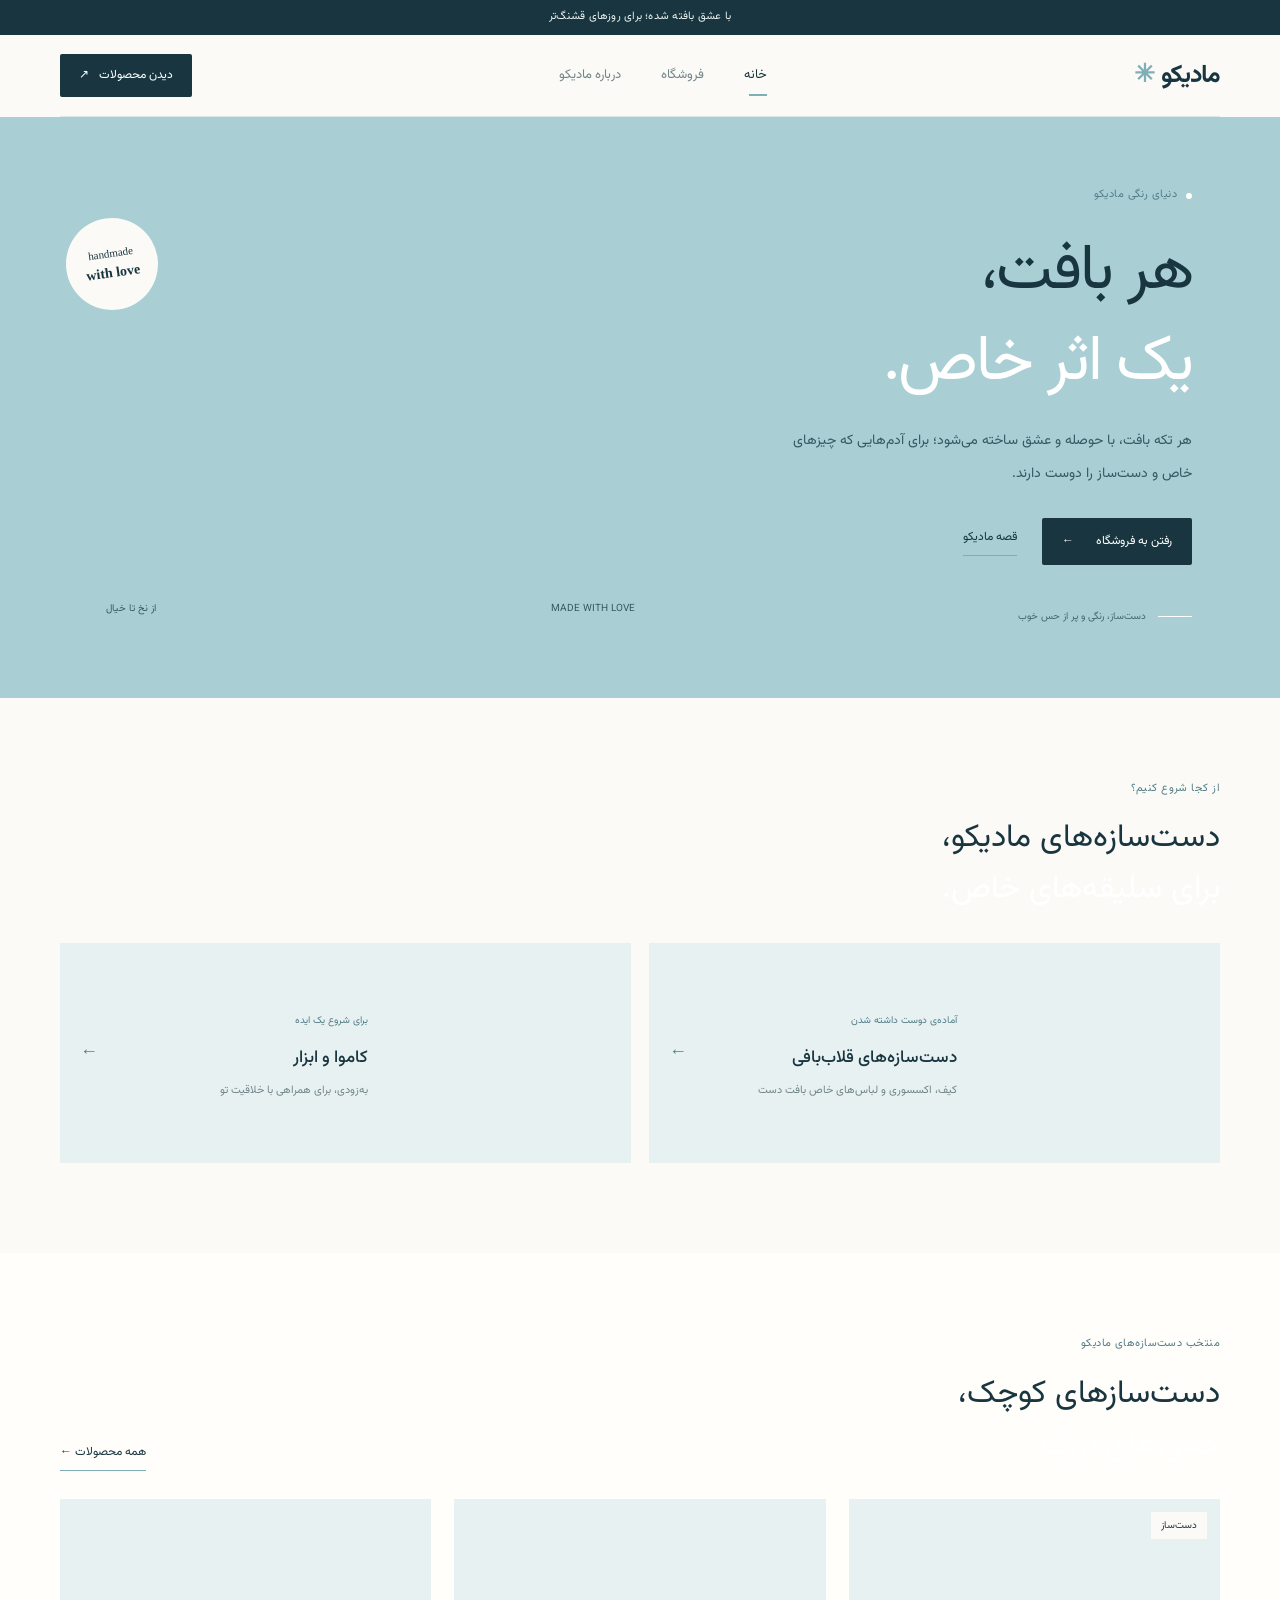
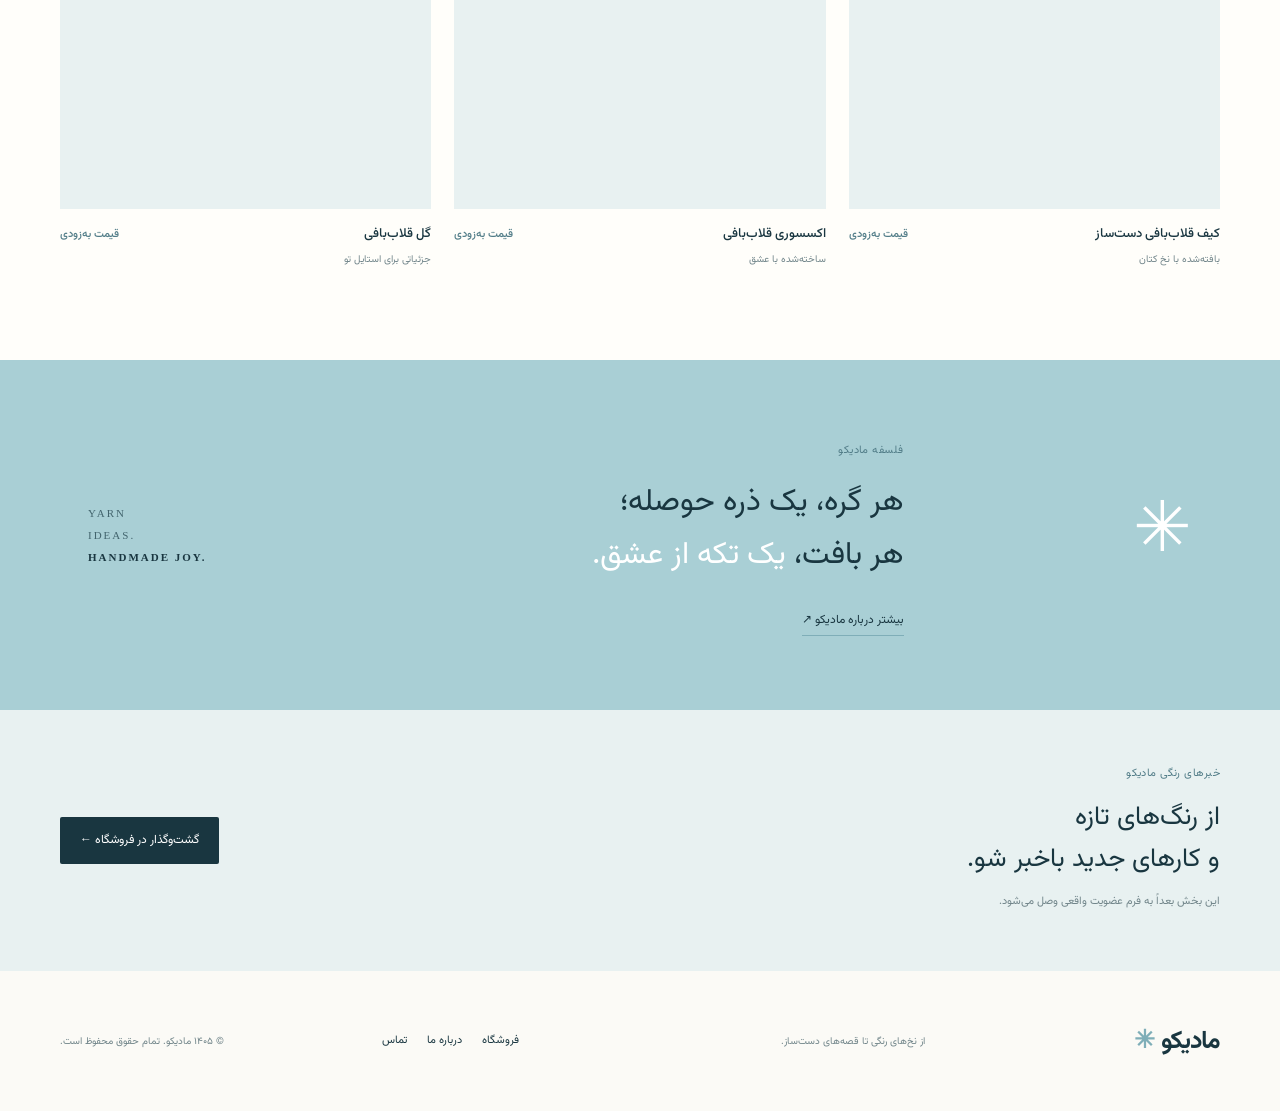
==== commit e05a7ad3: "Match browser theme color to Madiko blue palette" ====
--- a/index.html
+++ b/index.html
@@ -1,5 +1,5 @@
 <!doctype html>
-<html lang="fa" dir="rtl"><head><meta charset="utf-8"><meta name="viewport" content="width=device-width,initial-scale=1"><meta name="description" content="مادیکو؛ مادیکو؛ بوتیک هنری قلاب‌بافی و دست‌سازه‌های خاص."><meta name="theme-color" content="#f7f3ed"><title>مادیکو | دست‌سازه‌های هنری قلاب‌بافی</title><link rel="preconnect" href="https://fonts.googleapis.com"><link rel="preconnect" href="https://fonts.gstatic.com" crossorigin><link href="https://fonts.googleapis.com/css2?family=Vazirmatn:wght@300;400;500;600;700&display=swap" rel="stylesheet"><link rel="stylesheet" href="styles.css"></head><body>
+<html lang="fa" dir="rtl"><head><meta charset="utf-8"><meta name="viewport" content="width=device-width,initial-scale=1"><meta name="description" content="مادیکو؛ مادیکو؛ بوتیک هنری قلاب‌بافی و دست‌سازه‌های خاص."><meta name="theme-color" content="#a9cfd5"><title>مادیکو | دست‌سازه‌های هنری قلاب‌بافی</title><link rel="preconnect" href="https://fonts.googleapis.com"><link rel="preconnect" href="https://fonts.gstatic.com" crossorigin><link href="https://fonts.googleapis.com/css2?family=Vazirmatn:wght@300;400;500;600;700&display=swap" rel="stylesheet"><link rel="stylesheet" href="styles.css"></head><body>
 <div class="announcement">با عشق بافته شده؛ برای روزهای قشنگ‌تر</div><header class="site-header container"><a class="logo" href="index.html">مادیکو<span>✳</span></a><nav class="main-nav"><a class="active" href="index.html">خانه</a><a href="products.html">فروشگاه</a><a href="about.html">درباره مادیکو</a></nav><a class="header-cta" href="products.html">دیدن محصولات <span>↗</span></a><button class="menu-toggle" aria-label="باز کردن منو" aria-expanded="false">☰</button></header>
 <main><section class="hero container"><div class="hero-copy"><span class="eyebrow"><i></i> دنیای رنگی مادیکو</span><h1>هر بافت،<br><em>یک اثر خاص.</em></h1><p>هر تکه بافت، با حوصله و عشق ساخته می‌شود؛ برای آدم‌هایی که چیزهای خاص و دست‌ساز را دوست دارند.</p><div class="hero-actions"><a class="button button-dark" href="products.html">رفتن به فروشگاه <span>←</span></a><a class="text-link" href="about.html">قصه مادیکو</a></div><div class="hero-note"><span class="note-line"></span><span>دست‌ساز، رنگی و پر از حس خوب</span></div></div><div class="hero-visual"><div class="hero-image" role="img" aria-label="کامواهای رنگی و وسایل قلاب‌بافی"></div><div class="image-caption"><span>MADE WITH LOVE</span><span>از نخ تا خیال</span></div><div class="floating-stamp">handmade<br><b>with love</b></div></div></section>
 <section class="category-section container"><div class="section-heading"><div><span class="eyebrow">از کجا شروع کنیم؟</span><h2>دست‌سازه‌های مادیکو،<br><em>برای سلیقه‌های خاص.</em></h2></div></div><div class="category-grid"><a class="category-card handmade-category" href="products.html#handmade"><div class="category-art handmade-art"></div><div><span>آماده‌ی دوست داشته شدن</span><h3>دست‌سازه‌های قلاب‌بافی</h3><p>کیف، اکسسوری و لباس‌های خاص بافت دست</p></div><b>←</b></a><a class="category-card yarn-category" href="products.html#yarn"><div class="category-art yarn-art"></div><div><span>برای شروع یک ایده</span><h3>کاموا و ابزار</h3><p>به‌زودی، برای همراهی با خلاقیت تو</p></div><b>←</b></a></div></section>
--- a/styles.css
+++ b/styles.css
@@ -1 +1,158 @@
-:root{--paper:#f7f3ed;--white:#fffdf9;--ink:#39352f;--muted:#817a70;--sage:#a8b29a;--sage-dark:#68745e;--rose:#d7a99c;--sand:#e9dfd1;--line:#e6ded4}*{box-sizing:border-box}html{scroll-behavior:smooth}body{margin:0;background:var(--paper);color:var(--ink);font-family:"Vazirmatn",Tahoma,sans-serif;line-height:1.9}a{color:inherit;text-decoration:none}button{font:inherit}.container{width:min(1160px,calc(100% - 56px));margin-inline:auto}.announcement{text-align:center;background:var(--sage-dark);color:#fff;padding:6px 12px;font-size:11px}.site-header{height:86px;display:flex;align-items:center;justify-content:space-between;border-bottom:1px solid var(--line)}.logo{font-size:25px;font-weight:700;letter-spacing:-1px}.logo span{color:var(--rose);margin-right:7px}.main-nav{display:flex;gap:40px;font-size:13px;color:var(--muted)}.main-nav a{padding:8px 0;position:relative}.main-nav a.active,.main-nav a:hover{color:var(--ink)}.main-nav a.active:after{content:"";position:absolute;bottom:0;right:0;width:18px;height:2px;background:var(--sage-dark)}.header-cta{font-size:12px;border:1px solid #cfc8bc;padding:9px 16px}.header-cta span{margin-right:7px}.menu-toggle{display:none;border:0;background:none;font-size:22px}.hero{display:grid;grid-template-columns:.9fr 1.1fr;align-items:center;gap:8%;padding-block:75px 90px}.hero-copy{padding-left:5%}.eyebrow{font-size:11px;color:var(--sage-dark);display:inline-flex;align-items:center;gap:9px;letter-spacing:.04em}.eyebrow i{width:7px;height:7px;background:var(--rose);border-radius:50%;display:inline-block}.hero h1,.page-intro h1,.about-hero h1{font-size:clamp(44px,5vw,68px);line-height:1.4;font-weight:400;letter-spacing:-2px;margin:18px 0}.hero h1 em,.page-intro h1 em,.about-hero h1 em,.section-heading h2 em{font-style:normal;color:var(--sage-dark)}.hero-copy>p,.page-intro>p{font-size:14px;color:var(--muted);max-width:410px;line-height:2.4}.hero-actions{display:flex;align-items:center;gap:27px;margin-top:30px}.button{display:inline-flex;align-items:center;gap:22px;padding:12px 20px;font-size:12px}.button-dark{background:var(--ink);color:white}.button-dark:hover{background:var(--sage-dark)}.text-link{font-size:12px;border-bottom:1px solid var(--sage);padding-bottom:6px}.hero-note{display:flex;align-items:center;gap:12px;color:var(--muted);font-size:10px;margin-top:58px}.note-line{width:34px;height:1px;background:var(--rose)}.hero-visual{height:455px;position:relative;padding:0 24px 25px 0}.hero-image{height:100%;background:url("https://images.unsplash.com/photo-1610701596007-11502861dcfa?auto=format&fit=crop&w=1100&q=85") center/cover;border-radius:2px}.image-caption{position:absolute;bottom:0;left:24px;right:24px;display:flex;justify-content:space-between;color:var(--muted);font-size:10px}.floating-stamp{position:absolute;left:-20px;top:35px;background:var(--rose);color:white;border-radius:50%;width:100px;height:100px;display:grid;place-content:center;text-align:center;font:11px/1.5 Georgia,serif;transform:rotate(-9deg)}.floating-stamp b{font-size:14px}.category-section{padding:0 0 95px}.section-heading{display:flex;align-items:end;justify-content:space-between;margin-bottom:30px}.section-heading h2{font-size:33px;line-height:1.6;font-weight:400;margin:10px 0 0}.category-grid{display:grid;grid-template-columns:1fr 1fr;gap:22px}.category-card{min-height:225px;background:var(--white);display:grid;grid-template-columns:42% 1fr 20px;align-items:center;gap:20px;padding:20px;position:relative}.category-art{height:185px;background-size:cover;background-position:center}.yarn-art{background-image:url("https://images.unsplash.com/photo-1615485500704-8e990f9900f2?auto=format&fit=crop&w=700&q=85")}.handmade-art{background-image:url("https://images.unsplash.com/photo-1590736969955-71cc94901144?auto=format&fit=crop&w=700&q=85")}.category-card span{font-size:10px;color:var(--sage-dark)}.category-card h3{font-size:17px;font-weight:500;margin:7px 0}.category-card p{font-size:11px;color:var(--muted);margin:0}.category-card>b{font-size:18px;color:var(--sage-dark)}.featured-section{background:var(--white);padding:80px 0 95px}.product-grid{display:grid;grid-template-columns:repeat(3,1fr);gap:23px}.product-card{display:block;min-width:0}.product-photo{height:310px;position:relative;overflow:hidden;background-color:var(--sand);background-position:center;background-size:cover}.photo-one{background-image:url("https://images.unsplash.com/photo-1610701596007-11502861dcfa?auto=format&fit=crop&w=800&q=85")}.photo-two{background-image:url("https://images.unsplash.com/photo-1604881988758-f76ad2f7adaa?auto=format&fit=crop&w=800&q=85")}.photo-three{background-image:url("https://images.unsplash.com/photo-1590736969955-71cc94901144?auto=format&fit=crop&w=800&q=85")}.photo-four{background-image:url("https://images.unsplash.com/photo-1615485500704-8e990f9900f2?auto=format&fit=crop&w=800&q=85")}.photo-five{background-image:url("https://images.unsplash.com/photo-1606728035253-49e8a23146de?auto=format&fit=crop&w=800&q=85")}.photo-six{background-image:url("https://images.unsplash.com/photo-1584736286279-5d85c8e3b9f4?auto=format&fit=crop&w=800&q=85")}.product-tag{position:absolute;top:13px;right:13px;background:var(--paper);padding:4px 10px;font-size:10px}.product-meta{display:flex;justify-content:space-between;gap:10px;padding-top:13px}.product-meta h3{font-size:13px;font-weight:500;margin:0}.product-meta p{font-size:10px;color:var(--muted);margin:3px 0}.product-meta strong{font-size:11px;font-weight:500;white-space:nowrap;padding-top:3px}.manifesto{display:grid;grid-template-columns:1fr 2fr 1fr;align-items:center;gap:25px;padding-block:90px}.manifesto-mark{font-size:75px;color:var(--rose)}.manifesto h2{font-size:32px;line-height:1.7;font-weight:400;margin:12px 0 22px}.manifesto h2 em{font-style:normal;color:var(--sage-dark)}.manifesto-side{font:11px/2 Georgia;color:var(--muted);letter-spacing:2px;direction:ltr;text-align:left}.manifesto-side b{color:var(--sage-dark)}.newsletter{background:#ece9df;padding:55px 0}.newsletter-inner{display:flex;align-items:center;justify-content:space-between}.newsletter h2{font-size:27px;line-height:1.6;font-weight:400;margin:9px 0}.newsletter p{font-size:11px;color:var(--muted)}.site-footer{min-height:140px;display:grid;grid-template-columns:1fr 1.4fr 1fr auto;gap:20px;align-items:center}.site-footer p,.site-footer small{font-size:10px;color:var(--muted)}.footer-links{display:flex;gap:20px;font-size:11px}.page-main{padding-bottom:95px}.page-intro{padding:75px 0 55px}.page-intro h1{font-size:55px}.catalog-toolbar{display:flex;align-items:center;justify-content:space-between;border-top:1px solid var(--line);padding:18px 0;margin-bottom:18px;font-size:12px}.catalog-toolbar b{color:var(--rose);font-weight:400;margin-right:8px}.filter-pills{display:flex;gap:8px}.filter{border:1px solid var(--line);background:transparent;padding:6px 16px;font-size:11px;color:var(--muted);cursor:pointer}.filter.active,.filter:hover{background:var(--sage-dark);border-color:var(--sage-dark);color:white}.catalog-grid{row-gap:40px}.demo-note{font-size:10px;color:var(--muted);margin-top:35px}.about-hero{display:grid;grid-template-columns:1fr 1fr;gap:9%;align-items:center;padding-block:80px}.about-hero h1{font-size:57px}.about-hero .lead{font-size:14px;line-height:2.4;color:var(--muted);max-width:440px}.about-photo{height:420px;background:url("https://images.unsplash.com/photo-1610701596007-11502861dcfa?auto=format&fit=crop&w=1000&q=85") center/cover}.about-story{max-width:740px;padding:55px 0 90px}.about-story h2{font-size:34px;line-height:1.7;font-weight:400;margin:14px 0 24px}.about-story p{font-size:13px;color:var(--muted);line-height:2.5}.about-values{background:#ece9df;padding:45px 0}.values-inner{display:grid;grid-template-columns:repeat(3,1fr)}.values-inner>div{padding:0 12%;border-left:1px solid #d5d1c7}.values-inner>div:last-child{border:0}.value-number{font:12px Georgia;color:var(--rose)}.about-values h3{font-size:14px;font-weight:500;margin:8px 0 2px}.about-values p{font-size:11px;color:var(--muted);margin:0}.about-end{padding:70px 0;display:flex;align-items:center;justify-content:space-between}.about-end p{font-size:22px}.is-hidden{display:none!important}@media(max-width:760px){.container{width:calc(100% - 36px)}.site-header{height:72px}.main-nav{display:none;position:absolute;z-index:8;top:110px;right:18px;left:18px;background:var(--white);padding:18px;box-shadow:0 12px 30px #0001;flex-direction:column;gap:10px}.main-nav.open{display:flex}.header-cta{display:none}.menu-toggle{display:block}.hero{grid-template-columns:1fr;gap:32px;padding-block:48px 60px}.hero-copy{padding:0}.hero h1{font-size:48px}.hero-note{margin-top:35px}.hero-visual{height:330px;padding-right:12px}.floating-stamp{left:-5px;width:82px;height:82px}.category-section{padding-bottom:60px}.section-heading h2{font-size:26px}.category-grid{grid-template-columns:1fr;gap:14px}.category-card{min-height:175px;grid-template-columns:37% 1fr 15px;padding:13px;gap:13px}.category-art{height:145px}.category-card h3{font-size:15px}.featured-section{padding:60px 0}.product-grid{grid-template-columns:repeat(2,minmax(0,1fr));gap:26px 13px}.product-photo{height:220px}.product-meta{display:block}.product-meta strong{display:block;margin-top:7px}.manifesto{grid-template-columns:45px 1fr;padding-block:60px;gap:15px}.manifesto-mark{font-size:50px}.manifesto h2{font-size:25px}.manifesto-side{display:none}.newsletter-inner{display:block}.newsletter-inner>.button{margin-top:15px}.site-footer{grid-template-columns:1fr 1fr;padding-block:25px;gap:12px}.footer-links{gap:12px;flex-wrap:wrap;justify-content:flex-end}.site-footer small{grid-column:1/-1}.page-intro{padding:55px 0 40px}.page-intro h1,.about-hero h1{font-size:43px}.catalog-toolbar{align-items:flex-start;flex-direction:column;gap:14px}.about-hero{grid-template-columns:1fr;gap:25px;padding-block:50px}.about-photo{height:290px;grid-row:1}.about-story{padding:35px 0 60px}.about-story h2{font-size:28px}.values-inner{grid-template-columns:1fr;gap:18px}.values-inner>div{border:0;border-bottom:1px solid #d5d1c7;padding:0 0 15px}.about-end{align-items:flex-start;flex-direction:column;gap:15px;padding:50px 0}}@media(max-width:390px){.product-photo{height:175px}.product-meta h3{font-size:12px}.product-meta strong{font-size:10px}}+:root{
+  --sky:#a9cfd5;
+  --sky-light:#e8f1f1;
+  --sky-deep:#7faeb8;
+  --paper:#fbfaf6;
+  --white:#fffefa;
+  --ink:#193640;
+  --muted:#71858a;
+  --line:#dce7e6;
+  --accent:#527d88;
+}
+*{box-sizing:border-box}
+html{scroll-behavior:smooth}
+body{margin:0;background:var(--paper);color:var(--ink);font-family:"Vazirmatn",Tahoma,sans-serif;line-height:1.9}
+a{color:inherit;text-decoration:none}
+button{font:inherit}
+.container{width:min(1160px,calc(100% - 56px));margin-inline:auto}
+.announcement{text-align:center;background:var(--ink);color:#edf5f3;padding:7px 12px;font-size:11px;letter-spacing:.02em}
+.site-header{height:82px;display:flex;align-items:center;justify-content:space-between;background:var(--paper);border-bottom:1px solid var(--line)}
+.logo{font-size:25px;font-weight:700;letter-spacing:-1px;color:var(--ink)}
+.logo span{color:var(--sky-deep);margin-right:7px}
+.main-nav{display:flex;gap:40px;font-size:13px;color:var(--muted)}
+.main-nav a{padding:8px 0;position:relative}
+.main-nav a.active,.main-nav a:hover{color:var(--ink)}
+.main-nav a.active:after{content:"";position:absolute;bottom:0;right:0;width:18px;height:2px;background:var(--sky-deep)}
+.header-cta{font-size:12px;background:var(--ink);color:white;padding:10px 19px;border-radius:2px}
+.header-cta span{margin-right:7px}
+.menu-toggle{display:none;border:0;background:none;font-size:22px;color:var(--ink)}
+.hero{display:grid;grid-template-columns:.9fr 1.1fr;align-items:center;gap:7%;padding-block:64px 72px;background:var(--sky);width:100%;max-width:none;padding-inline:max(28px,calc((100% - 1104px)/2))}
+.hero-copy{padding-left:4%}
+.eyebrow{font-size:11px;color:var(--accent);display:inline-flex;align-items:center;gap:9px;letter-spacing:.04em}
+.eyebrow i{width:6px;height:6px;background:var(--white);border-radius:50%;display:inline-block}
+.hero h1,.page-intro h1,.about-hero h1{font-size:clamp(42px,5vw,66px);line-height:1.42;font-weight:400;letter-spacing:-2px;margin:16px 0;color:var(--ink)}
+.hero h1 em,.page-intro h1 em,.about-hero h1 em,.section-heading h2 em,.manifesto h2 em{font-style:normal;color:#fff}
+.hero-copy>p,.page-intro>p{font-size:14px;color:#365963;max-width:410px;line-height:2.35}
+.hero-actions{display:flex;align-items:center;gap:25px;margin-top:27px}
+.button{display:inline-flex;align-items:center;gap:22px;padding:12px 20px;font-size:12px;border-radius:2px}
+.button-dark{background:var(--ink);color:white}
+.button-dark:hover,.header-cta:hover{background:#315b67}
+.text-link{font-size:12px;border-bottom:1px solid var(--sky-deep);padding-bottom:6px}
+.hero-note{display:flex;align-items:center;gap:12px;color:#456771;font-size:10px;margin-top:42px}
+.note-line{width:34px;height:1px;background:#fff}
+.hero-visual{height:430px;position:relative;padding:0 18px 18px 0}
+.hero-image{height:100%;background:url("https://images.unsplash.com/photo-1610701596007-11502861dcfa?auto=format&fit=crop&w=1100&q=85") center/cover;border-radius:1px}
+.image-caption{position:absolute;bottom:0;left:18px;right:18px;display:flex;justify-content:space-between;color:#365963;font-size:10px}
+.floating-stamp{position:absolute;left:-22px;top:30px;background:var(--paper);color:var(--ink);border-radius:50%;width:92px;height:92px;display:grid;place-content:center;text-align:center;font:11px/1.5 Georgia,serif;transform:rotate(-8deg)}
+.floating-stamp b{font-size:14px}
+.category-section{padding:75px 0 90px}
+.section-heading{display:flex;align-items:end;justify-content:space-between;margin-bottom:28px}
+.section-heading h2{font-size:32px;line-height:1.6;font-weight:400;margin:10px 0 0}
+.category-grid{display:grid;grid-template-columns:1fr 1fr;gap:18px}
+.category-card{min-height:220px;background:var(--sky-light);display:grid;grid-template-columns:42% 1fr 20px;align-items:center;gap:20px;padding:18px;position:relative}
+.category-art{height:184px;background-size:cover;background-position:center}
+.yarn-art{background-image:url("https://images.unsplash.com/photo-1615485500704-8e990f9900f2?auto=format&fit=crop&w=700&q=85")}
+.handmade-art{background-image:url("https://images.unsplash.com/photo-1590736969955-71cc94901144?auto=format&fit=crop&w=700&q=85")}
+.category-card span{font-size:10px;color:var(--accent)}
+.category-card h3{font-size:17px;font-weight:500;margin:7px 0}
+.category-card p{font-size:11px;color:var(--muted);margin:0}
+.category-card>b{font-size:18px;color:var(--accent)}
+.featured-section{background:var(--white);padding:75px 0 88px}
+.product-grid{display:grid;grid-template-columns:repeat(3,1fr);gap:23px}
+.product-card{display:block;min-width:0}
+.product-photo{height:310px;position:relative;overflow:hidden;background-color:var(--sky-light);background-position:center;background-size:cover}
+.photo-one{background-image:url("https://images.unsplash.com/photo-1610701596007-11502861dcfa?auto=format&fit=crop&w=800&q=85")}
+.photo-two{background-image:url("https://images.unsplash.com/photo-1604881988758-f76ad2f7adaa?auto=format&fit=crop&w=800&q=85")}
+.photo-three{background-image:url("https://images.unsplash.com/photo-1590736969955-71cc94901144?auto=format&fit=crop&w=800&q=85")}
+.photo-four{background-image:url("https://images.unsplash.com/photo-1615485500704-8e990f9900f2?auto=format&fit=crop&w=800&q=85")}
+.photo-five{background-image:url("https://images.unsplash.com/photo-1606728035253-49e8a23146de?auto=format&fit=crop&w=800&q=85")}
+.photo-six{background-image:url("https://images.unsplash.com/photo-1584736286279-5d85c8e3b9f4?auto=format&fit=crop&w=800&q=85")}
+.product-tag{position:absolute;top:13px;right:13px;background:var(--paper);color:var(--ink);padding:4px 10px;font-size:10px}
+.product-meta{display:flex;justify-content:space-between;gap:10px;padding-top:13px}
+.product-meta h3{font-size:13px;font-weight:500;margin:0}
+.product-meta p{font-size:10px;color:var(--muted);margin:3px 0}
+.product-meta strong{font-size:11px;font-weight:500;white-space:nowrap;padding-top:3px;color:var(--accent)}
+.manifesto{display:grid;grid-template-columns:1fr 2fr 1fr;align-items:center;gap:25px;padding-block:75px;background:var(--sky);width:100%;max-width:none;padding-inline:max(28px,calc((100% - 1104px)/2))}
+.manifesto-mark{font-size:70px;color:white}
+.manifesto h2{font-size:31px;line-height:1.7;font-weight:400;margin:12px 0 22px}
+.manifesto-side{font:11px/2 Georgia;color:#42646d;letter-spacing:2px;direction:ltr;text-align:left}
+.manifesto-side b{color:var(--ink)}
+.newsletter{background:var(--sky-light);padding:48px 0}
+.newsletter-inner{display:flex;align-items:center;justify-content:space-between}
+.newsletter h2{font-size:26px;line-height:1.6;font-weight:400;margin:9px 0}
+.newsletter p{font-size:11px;color:var(--muted)}
+.site-footer{min-height:140px;display:grid;grid-template-columns:1fr 1.4fr 1fr auto;gap:20px;align-items:center}
+.site-footer p,.site-footer small{font-size:10px;color:var(--muted)}
+.footer-links{display:flex;gap:20px;font-size:11px}
+.page-main{padding-bottom:90px}
+.page-intro{padding:70px 0 48px}
+.page-intro h1{font-size:54px}
+.catalog-toolbar{display:flex;align-items:center;justify-content:space-between;border-top:1px solid var(--line);padding:18px 0;margin-bottom:18px;font-size:12px}
+.catalog-toolbar b{color:var(--accent);font-weight:400;margin-right:8px}
+.filter-pills{display:flex;gap:8px}
+.filter{border:1px solid var(--line);background:transparent;padding:6px 16px;font-size:11px;color:var(--muted);cursor:pointer}
+.filter.active,.filter:hover{background:var(--ink);border-color:var(--ink);color:white}
+.catalog-grid{row-gap:40px}
+.demo-note{font-size:10px;color:var(--muted);margin-top:35px}
+.about-hero{display:grid;grid-template-columns:1fr 1fr;gap:9%;align-items:center;padding-block:75px}
+.about-hero h1{font-size:55px}
+.about-hero .lead{font-size:14px;line-height:2.4;color:var(--muted);max-width:440px}
+.about-photo{height:420px;background:url("https://images.unsplash.com/photo-1610701596007-11502861dcfa?auto=format&fit=crop&w=1000&q=85") center/cover}
+.about-story{max-width:740px;padding:48px 0 85px}
+.about-story h2{font-size:33px;line-height:1.7;font-weight:400;margin:14px 0 24px}
+.about-story p{font-size:13px;color:var(--muted);line-height:2.5}
+.about-values{background:var(--sky-light);padding:45px 0}
+.values-inner{display:grid;grid-template-columns:repeat(3,1fr)}
+.values-inner>div{padding:0 12%;border-left:1px solid #d2e0df}
+.values-inner>div:last-child{border:0}
+.value-number{font:12px Georgia;color:var(--accent)}
+.about-values h3{font-size:14px;font-weight:500;margin:8px 0 2px}
+.about-values p{font-size:11px;color:var(--muted);margin:0}
+.about-end{padding:65px 0;display:flex;align-items:center;justify-content:space-between}
+.about-end p{font-size:22px}
+.is-hidden{display:none!important}
+@media(max-width:760px){
+.container{width:calc(100% - 36px)}
+.site-header{height:70px}
+.main-nav{display:none;position:absolute;z-index:8;top:106px;right:18px;left:18px;background:var(--white);padding:18px;box-shadow:0 12px 30px #0001;flex-direction:column;gap:10px}
+.main-nav.open{display:flex}
+.header-cta{display:none}
+.menu-toggle{display:block}
+.hero{grid-template-columns:1fr;gap:28px;padding:43px 18px 52px}
+.hero-copy{padding:0}
+.hero h1{font-size:46px}
+.hero-note{margin-top:30px}
+.hero-visual{height:310px;padding-right:10px}
+.floating-stamp{left:-5px;width:78px;height:78px}
+.category-section{padding:55px 0 60px}
+.section-heading h2{font-size:26px}
+.category-grid{grid-template-columns:1fr;gap:13px}
+.category-card{min-height:170px;grid-template-columns:37% 1fr 15px;padding:12px;gap:13px}
+.category-art{height:145px}
+.category-card h3{font-size:15px}
+.featured-section{padding:55px 0}
+.product-grid{grid-template-columns:repeat(2,minmax(0,1fr));gap:25px 13px}
+.product-photo{height:220px}
+.product-meta{display:block}
+.product-meta strong{display:block;margin-top:7px}
+.manifesto{grid-template-columns:42px 1fr;padding:50px 18px;gap:14px}
+.manifesto-mark{font-size:48px}
+.manifesto h2{font-size:24px}
+.manifesto-side{display:none}
+.newsletter-inner{display:block}
+.newsletter-inner>.button{margin-top:15px}
+.site-footer{grid-template-columns:1fr 1fr;padding-block:25px;gap:12px}
+.footer-links{gap:12px;flex-wrap:wrap;justify-content:flex-end}
+.site-footer small{grid-column:1/-1}
+.page-intro{padding:50px 0 35px}
+.page-intro h1,.about-hero h1{font-size:42px}
+.catalog-toolbar{align-items:flex-start;flex-direction:column;gap:14px}
+.about-hero{grid-template-columns:1fr;gap:23px;padding-block:48px}
+.about-photo{height:285px;grid-row:1}
+.about-story{padding:32px 0 55px}
+.about-story h2{font-size:27px}
+.values-inner{grid-template-columns:1fr;gap:18px}
+.values-inner>div{border:0;border-bottom:1px solid #d2e0df;padding:0 0 15px}
+.about-end{align-items:flex-start;flex-direction:column;gap:15px;padding:45px 0}
+}
+@media(max-width:390px){.product-photo{height:175px}.product-meta h3{font-size:12px}.product-meta strong{font-size:10px}}
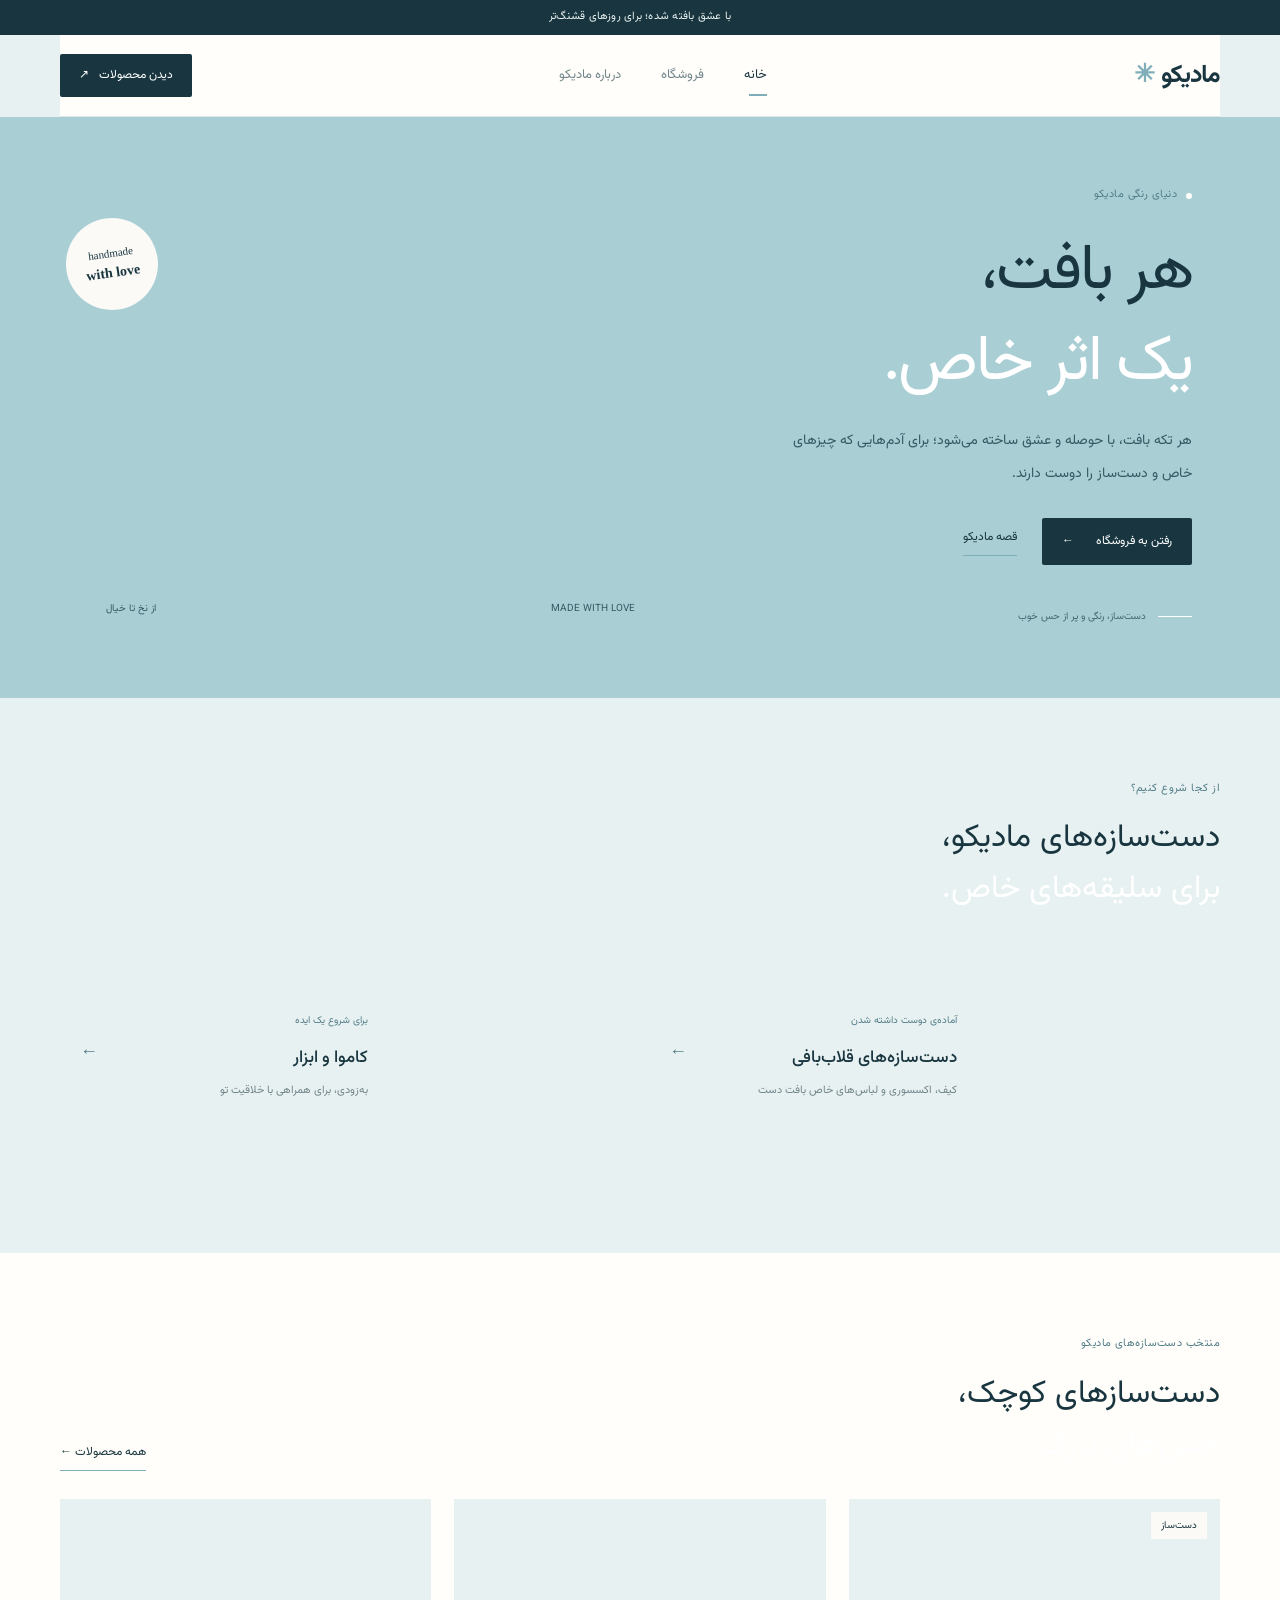
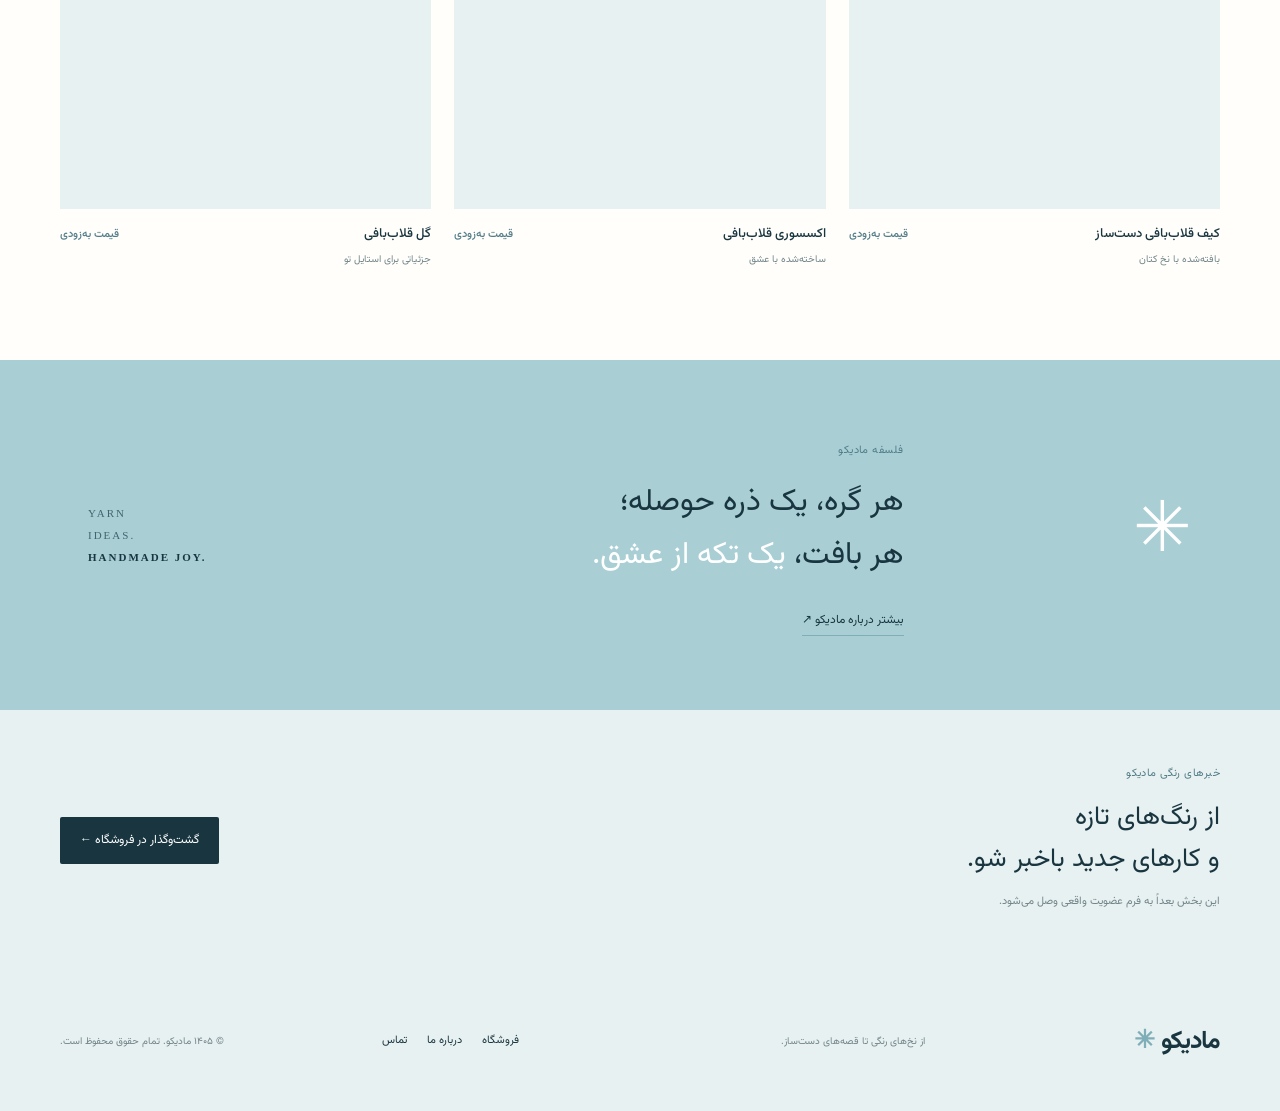
==== commit a9ae2025: "Bust stylesheet cache for updated Madiko blue theme" ====
--- a/index.html
+++ b/index.html
@@ -1,5 +1,5 @@
 <!doctype html>
-<html lang="fa" dir="rtl"><head><meta charset="utf-8"><meta name="viewport" content="width=device-width,initial-scale=1"><meta name="description" content="مادیکو؛ مادیکو؛ بوتیک هنری قلاب‌بافی و دست‌سازه‌های خاص."><meta name="theme-color" content="#a9cfd5"><title>مادیکو | دست‌سازه‌های هنری قلاب‌بافی</title><link rel="preconnect" href="https://fonts.googleapis.com"><link rel="preconnect" href="https://fonts.gstatic.com" crossorigin><link href="https://fonts.googleapis.com/css2?family=Vazirmatn:wght@300;400;500;600;700&display=swap" rel="stylesheet"><link rel="stylesheet" href="styles.css"></head><body>
+<html lang="fa" dir="rtl"><head><meta charset="utf-8"><meta name="viewport" content="width=device-width,initial-scale=1"><meta name="description" content="مادیکو؛ مادیکو؛ بوتیک هنری قلاب‌بافی و دست‌سازه‌های خاص."><meta name="theme-color" content="#a9cfd5"><title>مادیکو | دست‌سازه‌های هنری قلاب‌بافی</title><link rel="preconnect" href="https://fonts.googleapis.com"><link rel="preconnect" href="https://fonts.gstatic.com" crossorigin><link href="https://fonts.googleapis.com/css2?family=Vazirmatn:wght@300;400;500;600;700&display=swap" rel="stylesheet"><link rel="stylesheet" href="styles.css?v=3"></head><body>
 <div class="announcement">با عشق بافته شده؛ برای روزهای قشنگ‌تر</div><header class="site-header container"><a class="logo" href="index.html">مادیکو<span>✳</span></a><nav class="main-nav"><a class="active" href="index.html">خانه</a><a href="products.html">فروشگاه</a><a href="about.html">درباره مادیکو</a></nav><a class="header-cta" href="products.html">دیدن محصولات <span>↗</span></a><button class="menu-toggle" aria-label="باز کردن منو" aria-expanded="false">☰</button></header>
 <main><section class="hero container"><div class="hero-copy"><span class="eyebrow"><i></i> دنیای رنگی مادیکو</span><h1>هر بافت،<br><em>یک اثر خاص.</em></h1><p>هر تکه بافت، با حوصله و عشق ساخته می‌شود؛ برای آدم‌هایی که چیزهای خاص و دست‌ساز را دوست دارند.</p><div class="hero-actions"><a class="button button-dark" href="products.html">رفتن به فروشگاه <span>←</span></a><a class="text-link" href="about.html">قصه مادیکو</a></div><div class="hero-note"><span class="note-line"></span><span>دست‌ساز، رنگی و پر از حس خوب</span></div></div><div class="hero-visual"><div class="hero-image" role="img" aria-label="کامواهای رنگی و وسایل قلاب‌بافی"></div><div class="image-caption"><span>MADE WITH LOVE</span><span>از نخ تا خیال</span></div><div class="floating-stamp">handmade<br><b>with love</b></div></div></section>
 <section class="category-section container"><div class="section-heading"><div><span class="eyebrow">از کجا شروع کنیم؟</span><h2>دست‌سازه‌های مادیکو،<br><em>برای سلیقه‌های خاص.</em></h2></div></div><div class="category-grid"><a class="category-card handmade-category" href="products.html#handmade"><div class="category-art handmade-art"></div><div><span>آماده‌ی دوست داشته شدن</span><h3>دست‌سازه‌های قلاب‌بافی</h3><p>کیف، اکسسوری و لباس‌های خاص بافت دست</p></div><b>←</b></a><a class="category-card yarn-category" href="products.html#yarn"><div class="category-art yarn-art"></div><div><span>برای شروع یک ایده</span><h3>کاموا و ابزار</h3><p>به‌زودی، برای همراهی با خلاقیت تو</p></div><b>←</b></a></div></section>
--- a/styles.css
+++ b/styles.css
@@ -11,12 +11,12 @@
 }
 *{box-sizing:border-box}
 html{scroll-behavior:smooth}
-body{margin:0;background:var(--paper);color:var(--ink);font-family:"Vazirmatn",Tahoma,sans-serif;line-height:1.9}
+body{margin:0;background:var(--sky-light);color:var(--ink);font-family:"Vazirmatn",Tahoma,sans-serif;line-height:1.9}
 a{color:inherit;text-decoration:none}
 button{font:inherit}
 .container{width:min(1160px,calc(100% - 56px));margin-inline:auto}
 .announcement{text-align:center;background:var(--ink);color:#edf5f3;padding:7px 12px;font-size:11px;letter-spacing:.02em}
-.site-header{height:82px;display:flex;align-items:center;justify-content:space-between;background:var(--paper);border-bottom:1px solid var(--line)}
+.site-header{height:82px;display:flex;align-items:center;justify-content:space-between;background:var(--white);border-bottom:1px solid var(--line)}
 .logo{font-size:25px;font-weight:700;letter-spacing:-1px;color:var(--ink)}
 .logo span{color:var(--sky-deep);margin-right:7px}
 .main-nav{display:flex;gap:40px;font-size:13px;color:var(--muted)}
@@ -45,7 +45,7 @@
 .image-caption{position:absolute;bottom:0;left:18px;right:18px;display:flex;justify-content:space-between;color:#365963;font-size:10px}
 .floating-stamp{position:absolute;left:-22px;top:30px;background:var(--paper);color:var(--ink);border-radius:50%;width:92px;height:92px;display:grid;place-content:center;text-align:center;font:11px/1.5 Georgia,serif;transform:rotate(-8deg)}
 .floating-stamp b{font-size:14px}
-.category-section{padding:75px 0 90px}
+.category-section{padding:75px 0 90px;background:var(--sky-light)}
 .section-heading{display:flex;align-items:end;justify-content:space-between;margin-bottom:28px}
 .section-heading h2{font-size:32px;line-height:1.6;font-weight:400;margin:10px 0 0}
 .category-grid{display:grid;grid-template-columns:1fr 1fr;gap:18px}
@@ -84,7 +84,7 @@
 .site-footer{min-height:140px;display:grid;grid-template-columns:1fr 1.4fr 1fr auto;gap:20px;align-items:center}
 .site-footer p,.site-footer small{font-size:10px;color:var(--muted)}
 .footer-links{display:flex;gap:20px;font-size:11px}
-.page-main{padding-bottom:90px}
+.page-main{padding:0 28px 90px;background:var(--white);margin-bottom:50px}
 .page-intro{padding:70px 0 48px}
 .page-intro h1{font-size:54px}
 .catalog-toolbar{display:flex;align-items:center;justify-content:space-between;border-top:1px solid var(--line);padding:18px 0;margin-bottom:18px;font-size:12px}
@@ -94,11 +94,11 @@
 .filter.active,.filter:hover{background:var(--ink);border-color:var(--ink);color:white}
 .catalog-grid{row-gap:40px}
 .demo-note{font-size:10px;color:var(--muted);margin-top:35px}
-.about-hero{display:grid;grid-template-columns:1fr 1fr;gap:9%;align-items:center;padding-block:75px}
+.about-hero{display:grid;grid-template-columns:1fr 1fr;gap:9%;align-items:center;padding-block:75px;background:var(--sky);width:100%;max-width:none;padding-inline:max(28px,calc((100% - 1104px)/2))}
 .about-hero h1{font-size:55px}
 .about-hero .lead{font-size:14px;line-height:2.4;color:var(--muted);max-width:440px}
 .about-photo{height:420px;background:url("https://images.unsplash.com/photo-1610701596007-11502861dcfa?auto=format&fit=crop&w=1000&q=85") center/cover}
-.about-story{max-width:740px;padding:48px 0 85px}
+.about-story{max-width:740px;padding:48px 28px 85px;background:var(--white)}
 .about-story h2{font-size:33px;line-height:1.7;font-weight:400;margin:14px 0 24px}
 .about-story p{font-size:13px;color:var(--muted);line-height:2.5}
 .about-values{background:var(--sky-light);padding:45px 0}
@@ -108,7 +108,7 @@
 .value-number{font:12px Georgia;color:var(--accent)}
 .about-values h3{font-size:14px;font-weight:500;margin:8px 0 2px}
 .about-values p{font-size:11px;color:var(--muted);margin:0}
-.about-end{padding:65px 0;display:flex;align-items:center;justify-content:space-between}
+.about-end{padding:65px 28px;display:flex;background:var(--sky-light);align-items:center;justify-content:space-between}
 .about-end p{font-size:22px}
 .is-hidden{display:none!important}
 @media(max-width:760px){
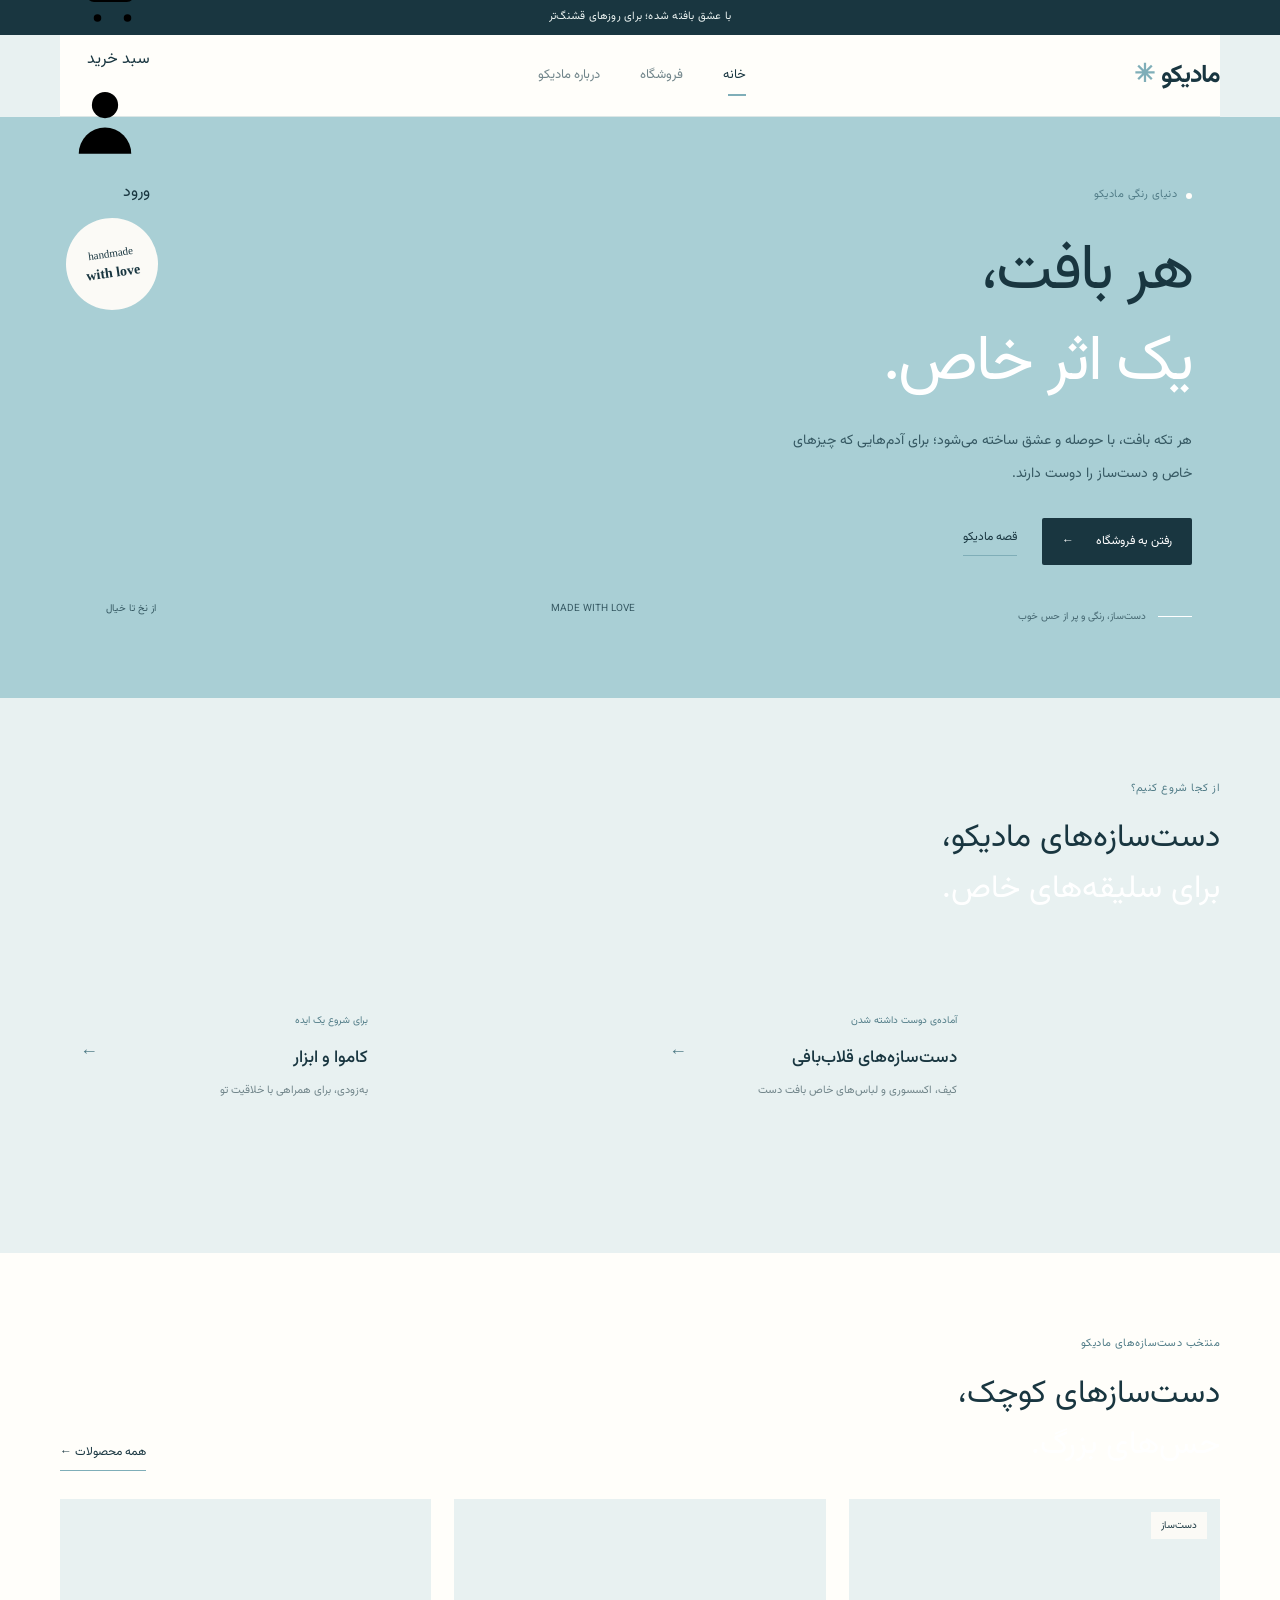
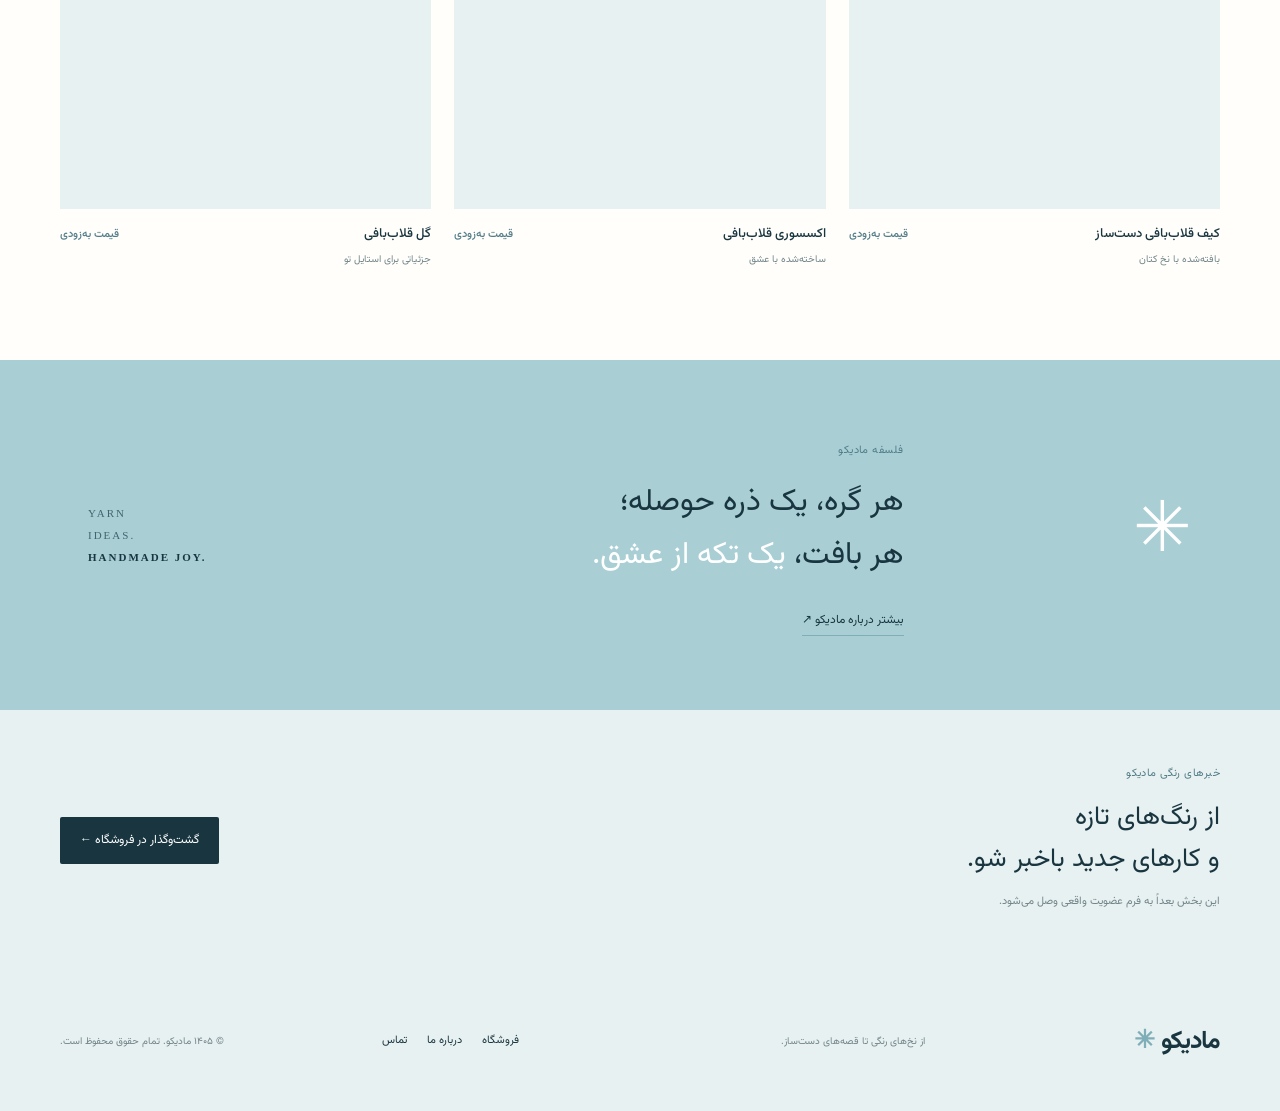
==== commit 5da07d21: "Add decorative cart and sign-in controls to header" ====
--- a/index.html
+++ b/index.html
@@ -1,6 +1,6 @@
 <!doctype html>
-<html lang="fa" dir="rtl"><head><meta charset="utf-8"><meta name="viewport" content="width=device-width,initial-scale=1"><meta name="description" content="مادیکو؛ مادیکو؛ بوتیک هنری قلاب‌بافی و دست‌سازه‌های خاص."><meta name="theme-color" content="#a9cfd5"><title>مادیکو | دست‌سازه‌های هنری قلاب‌بافی</title><link rel="preconnect" href="https://fonts.googleapis.com"><link rel="preconnect" href="https://fonts.gstatic.com" crossorigin><link href="https://fonts.googleapis.com/css2?family=Vazirmatn:wght@300;400;500;600;700&display=swap" rel="stylesheet"><link rel="stylesheet" href="styles.css?v=3"></head><body>
-<div class="announcement">با عشق بافته شده؛ برای روزهای قشنگ‌تر</div><header class="site-header container"><a class="logo" href="index.html">مادیکو<span>✳</span></a><nav class="main-nav"><a class="active" href="index.html">خانه</a><a href="products.html">فروشگاه</a><a href="about.html">درباره مادیکو</a></nav><a class="header-cta" href="products.html">دیدن محصولات <span>↗</span></a><button class="menu-toggle" aria-label="باز کردن منو" aria-expanded="false">☰</button></header>
+<html lang="fa" dir="rtl"><head><meta charset="utf-8"><meta name="viewport" content="width=device-width,initial-scale=1"><meta name="description" content="مادیکو؛ مادیکو؛ بوتیک هنری قلاب‌بافی و دست‌سازه‌های خاص."><meta name="theme-color" content="#a9cfd5"><title>مادیکو | دست‌سازه‌های هنری قلاب‌بافی</title><link rel="preconnect" href="https://fonts.googleapis.com"><link rel="preconnect" href="https://fonts.gstatic.com" crossorigin><link href="https://fonts.googleapis.com/css2?family=Vazirmatn:wght@300;400;500;600;700&display=swap" rel="stylesheet"><link rel="stylesheet" href="styles.css?v=4"></head><body>
+<div class="announcement">با عشق بافته شده؛ برای روزهای قشنگ‌تر</div><header class="site-header container"><a class="logo" href="index.html">مادیکو<span>✳</span></a><nav class="main-nav"><a class="active" href="index.html">خانه</a><a href="products.html">فروشگاه</a><a href="about.html">درباره مادیکو</a></nav><div class="header-tools" aria-label="ابزارهای حساب کاربری"><span class="header-tool" aria-disabled="true" title="سبد خرید؛ به‌زودی"><svg viewBox="0 0 24 24" aria-hidden="true"><path d="M3 4h2l2.1 10.1a2 2 0 0 0 2 1.6h8.7a2 2 0 0 0 1.9-1.4L22 8H6"/><circle cx="10" cy="20" r="1"/><circle cx="18" cy="20" r="1"/></svg><span>سبد خرید</span></span><span class="header-tool" aria-disabled="true" title="ورود؛ به‌زودی"><svg viewBox="0 0 24 24" aria-hidden="true"><circle cx="12" cy="8" r="3.5"/><path d="M5 21a7 7 0 0 1 14 0"/></svg><span>ورود</span></span></div><button class="menu-toggle" aria-label="باز کردن منو" aria-expanded="false">☰</button></header>
 <main><section class="hero container"><div class="hero-copy"><span class="eyebrow"><i></i> دنیای رنگی مادیکو</span><h1>هر بافت،<br><em>یک اثر خاص.</em></h1><p>هر تکه بافت، با حوصله و عشق ساخته می‌شود؛ برای آدم‌هایی که چیزهای خاص و دست‌ساز را دوست دارند.</p><div class="hero-actions"><a class="button button-dark" href="products.html">رفتن به فروشگاه <span>←</span></a><a class="text-link" href="about.html">قصه مادیکو</a></div><div class="hero-note"><span class="note-line"></span><span>دست‌ساز، رنگی و پر از حس خوب</span></div></div><div class="hero-visual"><div class="hero-image" role="img" aria-label="کامواهای رنگی و وسایل قلاب‌بافی"></div><div class="image-caption"><span>MADE WITH LOVE</span><span>از نخ تا خیال</span></div><div class="floating-stamp">handmade<br><b>with love</b></div></div></section>
 <section class="category-section container"><div class="section-heading"><div><span class="eyebrow">از کجا شروع کنیم؟</span><h2>دست‌سازه‌های مادیکو،<br><em>برای سلیقه‌های خاص.</em></h2></div></div><div class="category-grid"><a class="category-card handmade-category" href="products.html#handmade"><div class="category-art handmade-art"></div><div><span>آماده‌ی دوست داشته شدن</span><h3>دست‌سازه‌های قلاب‌بافی</h3><p>کیف، اکسسوری و لباس‌های خاص بافت دست</p></div><b>←</b></a><a class="category-card yarn-category" href="products.html#yarn"><div class="category-art yarn-art"></div><div><span>برای شروع یک ایده</span><h3>کاموا و ابزار</h3><p>به‌زودی، برای همراهی با خلاقیت تو</p></div><b>←</b></a></div></section>
 <section class="featured-section"><div class="container section-heading"><div><span class="eyebrow">منتخب دست‌سازه‌های مادیکو</span><h2>دست‌سازهای کوچک،<br><em>حس‌های بزرگ.</em></h2></div><a class="text-link" href="products.html">همه محصولات ←</a></div><div class="container product-grid"><a class="product-card" href="products.html#handmade"><div class="product-photo photo-one"><span class="product-tag">دست‌ساز</span></div><div class="product-meta"><div><h3>کیف قلاب‌بافی دست‌ساز</h3><p>بافته‌شده با نخ کتان</p></div><strong>قیمت به‌زودی</strong></div></a><a class="product-card" href="products.html#yarn"><div class="product-photo photo-two"></div><div class="product-meta"><div><h3>اکسسوری قلاب‌بافی</h3><p>ساخته‌شده با عشق</p></div><strong>قیمت به‌زودی</strong></div></a><a class="product-card" href="products.html#handmade"><div class="product-photo photo-three"></div><div class="product-meta"><div><h3>گل قلاب‌بافی</h3><p>جزئیاتی برای استایل تو</p></div><strong>قیمت به‌زودی</strong></div></a></div></section>
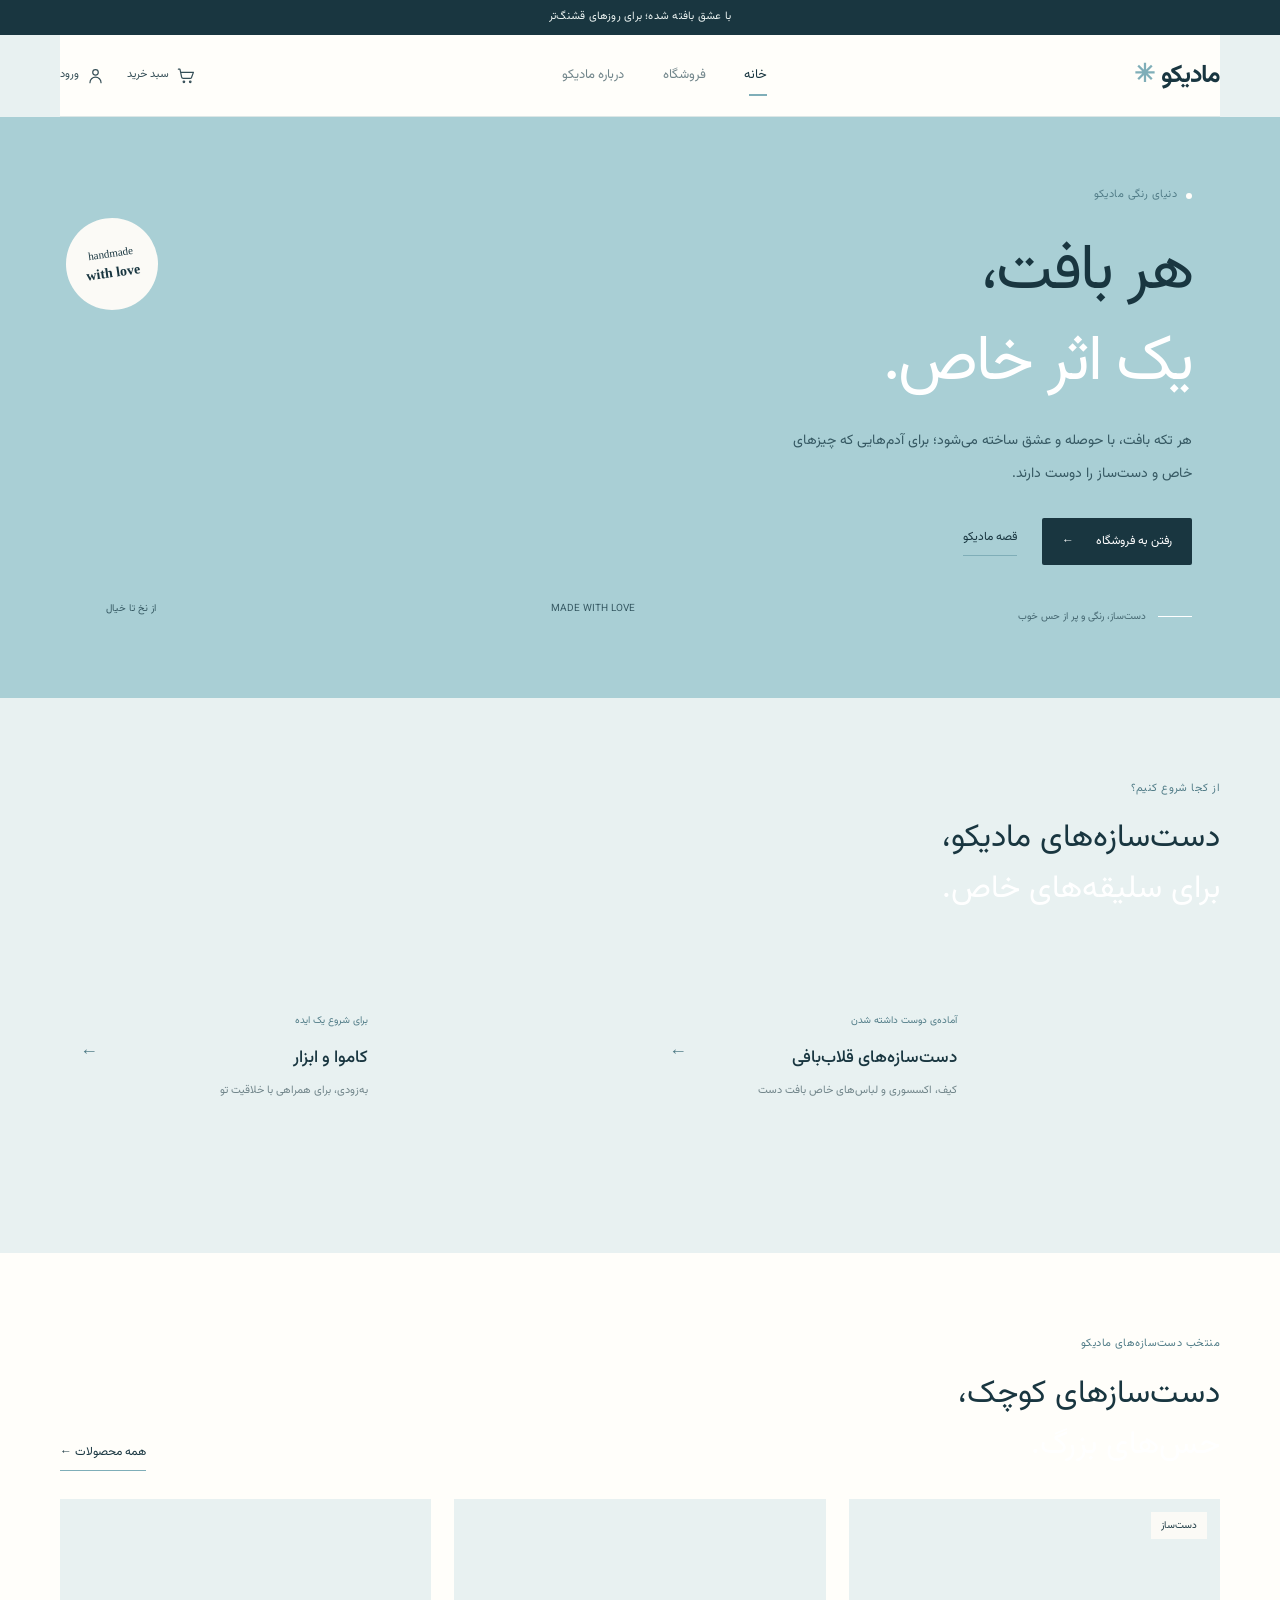
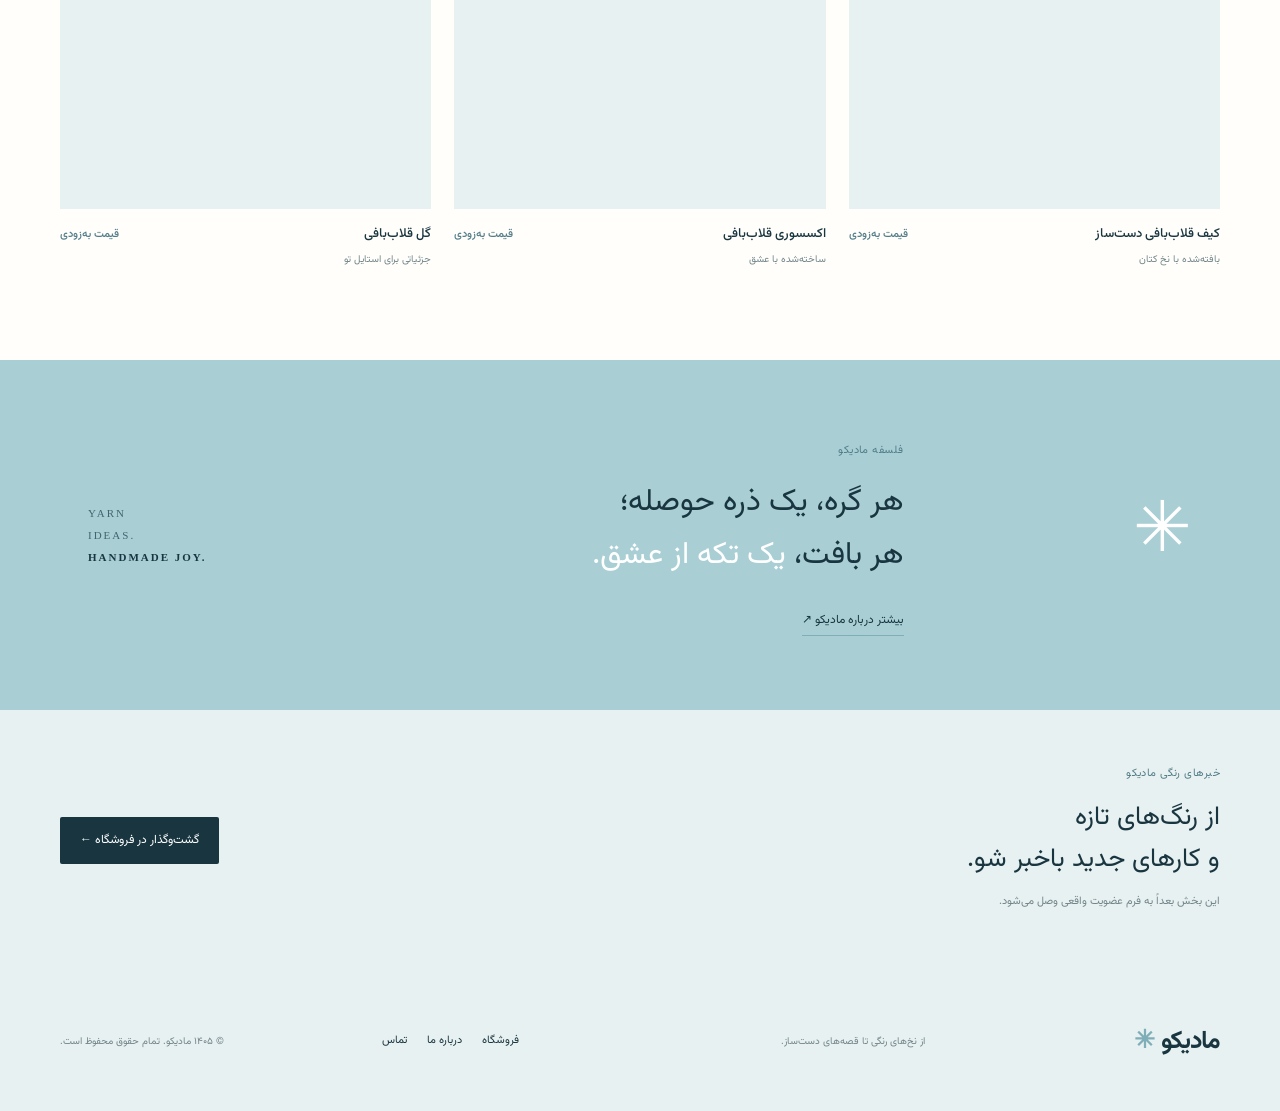
==== commit 32de3a5a: "Refresh stylesheet version for header visibility fix" ====
--- a/index.html
+++ b/index.html
@@ -1,5 +1,5 @@
 <!doctype html>
-<html lang="fa" dir="rtl"><head><meta charset="utf-8"><meta name="viewport" content="width=device-width,initial-scale=1"><meta name="description" content="مادیکو؛ مادیکو؛ بوتیک هنری قلاب‌بافی و دست‌سازه‌های خاص."><meta name="theme-color" content="#a9cfd5"><title>مادیکو | دست‌سازه‌های هنری قلاب‌بافی</title><link rel="preconnect" href="https://fonts.googleapis.com"><link rel="preconnect" href="https://fonts.gstatic.com" crossorigin><link href="https://fonts.googleapis.com/css2?family=Vazirmatn:wght@300;400;500;600;700&display=swap" rel="stylesheet"><link rel="stylesheet" href="styles.css?v=4"></head><body>
+<html lang="fa" dir="rtl"><head><meta charset="utf-8"><meta name="viewport" content="width=device-width,initial-scale=1"><meta name="description" content="مادیکو؛ مادیکو؛ بوتیک هنری قلاب‌بافی و دست‌سازه‌های خاص."><meta name="theme-color" content="#a9cfd5"><title>مادیکو | دست‌سازه‌های هنری قلاب‌بافی</title><link rel="preconnect" href="https://fonts.googleapis.com"><link rel="preconnect" href="https://fonts.gstatic.com" crossorigin><link href="https://fonts.googleapis.com/css2?family=Vazirmatn:wght@300;400;500;600;700&display=swap" rel="stylesheet"><link rel="stylesheet" href="styles.css?v=5"></head><body>
 <div class="announcement">با عشق بافته شده؛ برای روزهای قشنگ‌تر</div><header class="site-header container"><a class="logo" href="index.html">مادیکو<span>✳</span></a><nav class="main-nav"><a class="active" href="index.html">خانه</a><a href="products.html">فروشگاه</a><a href="about.html">درباره مادیکو</a></nav><div class="header-tools" aria-label="ابزارهای حساب کاربری"><span class="header-tool" aria-disabled="true" title="سبد خرید؛ به‌زودی"><svg viewBox="0 0 24 24" aria-hidden="true"><path d="M3 4h2l2.1 10.1a2 2 0 0 0 2 1.6h8.7a2 2 0 0 0 1.9-1.4L22 8H6"/><circle cx="10" cy="20" r="1"/><circle cx="18" cy="20" r="1"/></svg><span>سبد خرید</span></span><span class="header-tool" aria-disabled="true" title="ورود؛ به‌زودی"><svg viewBox="0 0 24 24" aria-hidden="true"><circle cx="12" cy="8" r="3.5"/><path d="M5 21a7 7 0 0 1 14 0"/></svg><span>ورود</span></span></div><button class="menu-toggle" aria-label="باز کردن منو" aria-expanded="false">☰</button></header>
 <main><section class="hero container"><div class="hero-copy"><span class="eyebrow"><i></i> دنیای رنگی مادیکو</span><h1>هر بافت،<br><em>یک اثر خاص.</em></h1><p>هر تکه بافت، با حوصله و عشق ساخته می‌شود؛ برای آدم‌هایی که چیزهای خاص و دست‌ساز را دوست دارند.</p><div class="hero-actions"><a class="button button-dark" href="products.html">رفتن به فروشگاه <span>←</span></a><a class="text-link" href="about.html">قصه مادیکو</a></div><div class="hero-note"><span class="note-line"></span><span>دست‌ساز، رنگی و پر از حس خوب</span></div></div><div class="hero-visual"><div class="hero-image" role="img" aria-label="کامواهای رنگی و وسایل قلاب‌بافی"></div><div class="image-caption"><span>MADE WITH LOVE</span><span>از نخ تا خیال</span></div><div class="floating-stamp">handmade<br><b>with love</b></div></div></section>
 <section class="category-section container"><div class="section-heading"><div><span class="eyebrow">از کجا شروع کنیم؟</span><h2>دست‌سازه‌های مادیکو،<br><em>برای سلیقه‌های خاص.</em></h2></div></div><div class="category-grid"><a class="category-card handmade-category" href="products.html#handmade"><div class="category-art handmade-art"></div><div><span>آماده‌ی دوست داشته شدن</span><h3>دست‌سازه‌های قلاب‌بافی</h3><p>کیف، اکسسوری و لباس‌های خاص بافت دست</p></div><b>←</b></a><a class="category-card yarn-category" href="products.html#yarn"><div class="category-art yarn-art"></div><div><span>برای شروع یک ایده</span><h3>کاموا و ابزار</h3><p>به‌زودی، برای همراهی با خلاقیت تو</p></div><b>←</b></a></div></section>
--- a/styles.css
+++ b/styles.css
@@ -16,13 +16,17 @@
 button{font:inherit}
 .container{width:min(1160px,calc(100% - 56px));margin-inline:auto}
 .announcement{text-align:center;background:var(--ink);color:#edf5f3;padding:7px 12px;font-size:11px;letter-spacing:.02em}
-.site-header{height:82px;display:flex;align-items:center;justify-content:space-between;background:var(--white);border-bottom:1px solid var(--line)}
+.site-header{height:82px;display:flex;align-items:center;justify-content:space-between;gap:22px;background:var(--white);border-bottom:1px solid var(--line)}
 .logo{font-size:25px;font-weight:700;letter-spacing:-1px;color:var(--ink)}
 .logo span{color:var(--sky-deep);margin-right:7px}
-.main-nav{display:flex;gap:40px;font-size:13px;color:var(--muted)}
+.main-nav{display:flex;gap:clamp(16px,3vw,40px);font-size:13px;color:var(--muted);margin-inline:auto}
 .main-nav a{padding:8px 0;position:relative}
 .main-nav a.active,.main-nav a:hover{color:var(--ink)}
 .main-nav a.active:after{content:"";position:absolute;bottom:0;right:0;width:18px;height:2px;background:var(--sky-deep)}
+.header-tools{display:flex;align-items:center;gap:22px;margin:0;flex-shrink:0}
+.header-tool{display:inline-flex;align-items:center;gap:7px;color:var(--ink);font-size:11px;white-space:nowrap;opacity:.88;cursor:default}
+.header-tool svg{width:19px;height:19px;fill:none;stroke:currentColor;stroke-width:1.5;stroke-linecap:round;stroke-linejoin:round}
+.header-tool[aria-disabled="true"]{user-select:none}
 .header-cta{font-size:12px;background:var(--ink);color:white;padding:10px 19px;border-radius:2px}
 .header-cta span{margin-right:7px}
 .menu-toggle{display:none;border:0;background:none;font-size:22px;color:var(--ink)}
@@ -117,6 +121,9 @@
 .main-nav{display:none;position:absolute;z-index:8;top:106px;right:18px;left:18px;background:var(--white);padding:18px;box-shadow:0 12px 30px #0001;flex-direction:column;gap:10px}
 .main-nav.open{display:flex}
 .header-cta{display:none}
+.header-tools{gap:14px;margin:0}
+.header-tool{font-size:10px;gap:5px}
+.header-tool svg{width:18px;height:18px}
 .menu-toggle{display:block}
 .hero{grid-template-columns:1fr;gap:28px;padding:43px 18px 52px}
 .hero-copy{padding:0}
